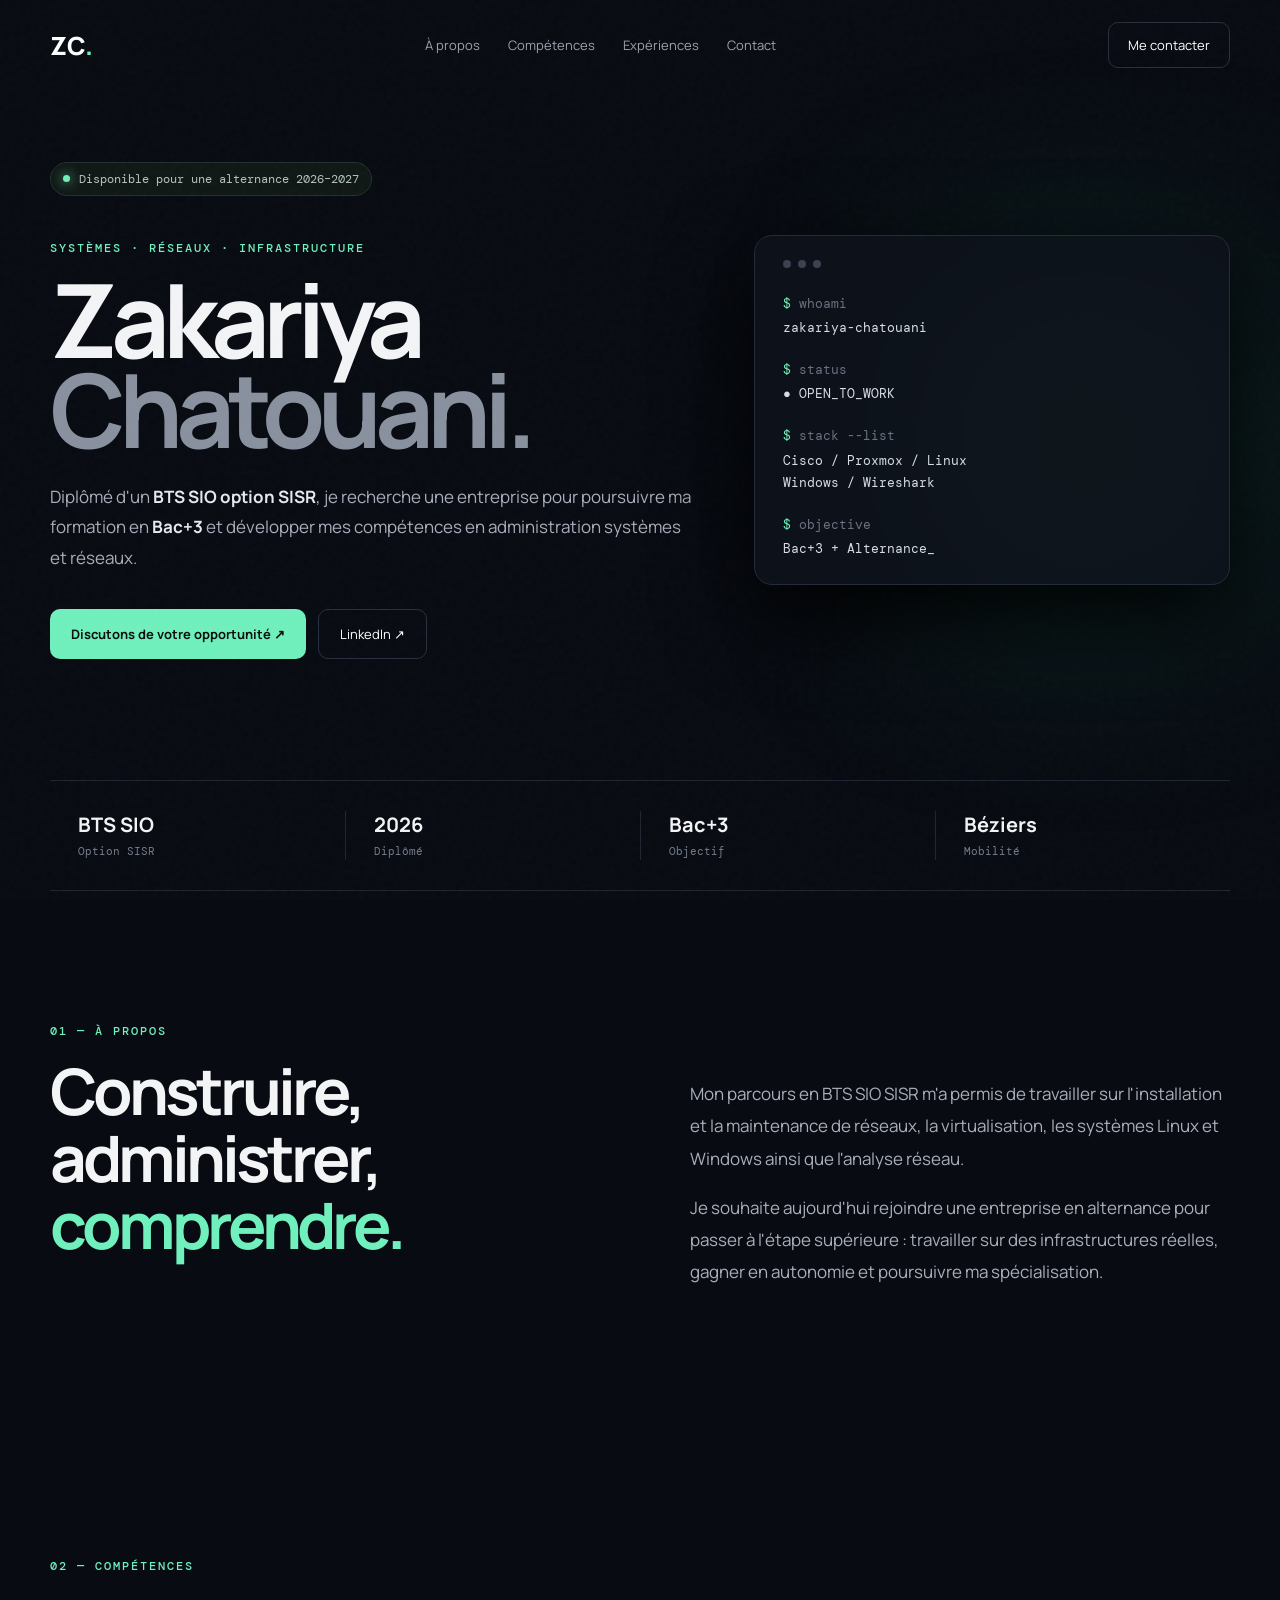
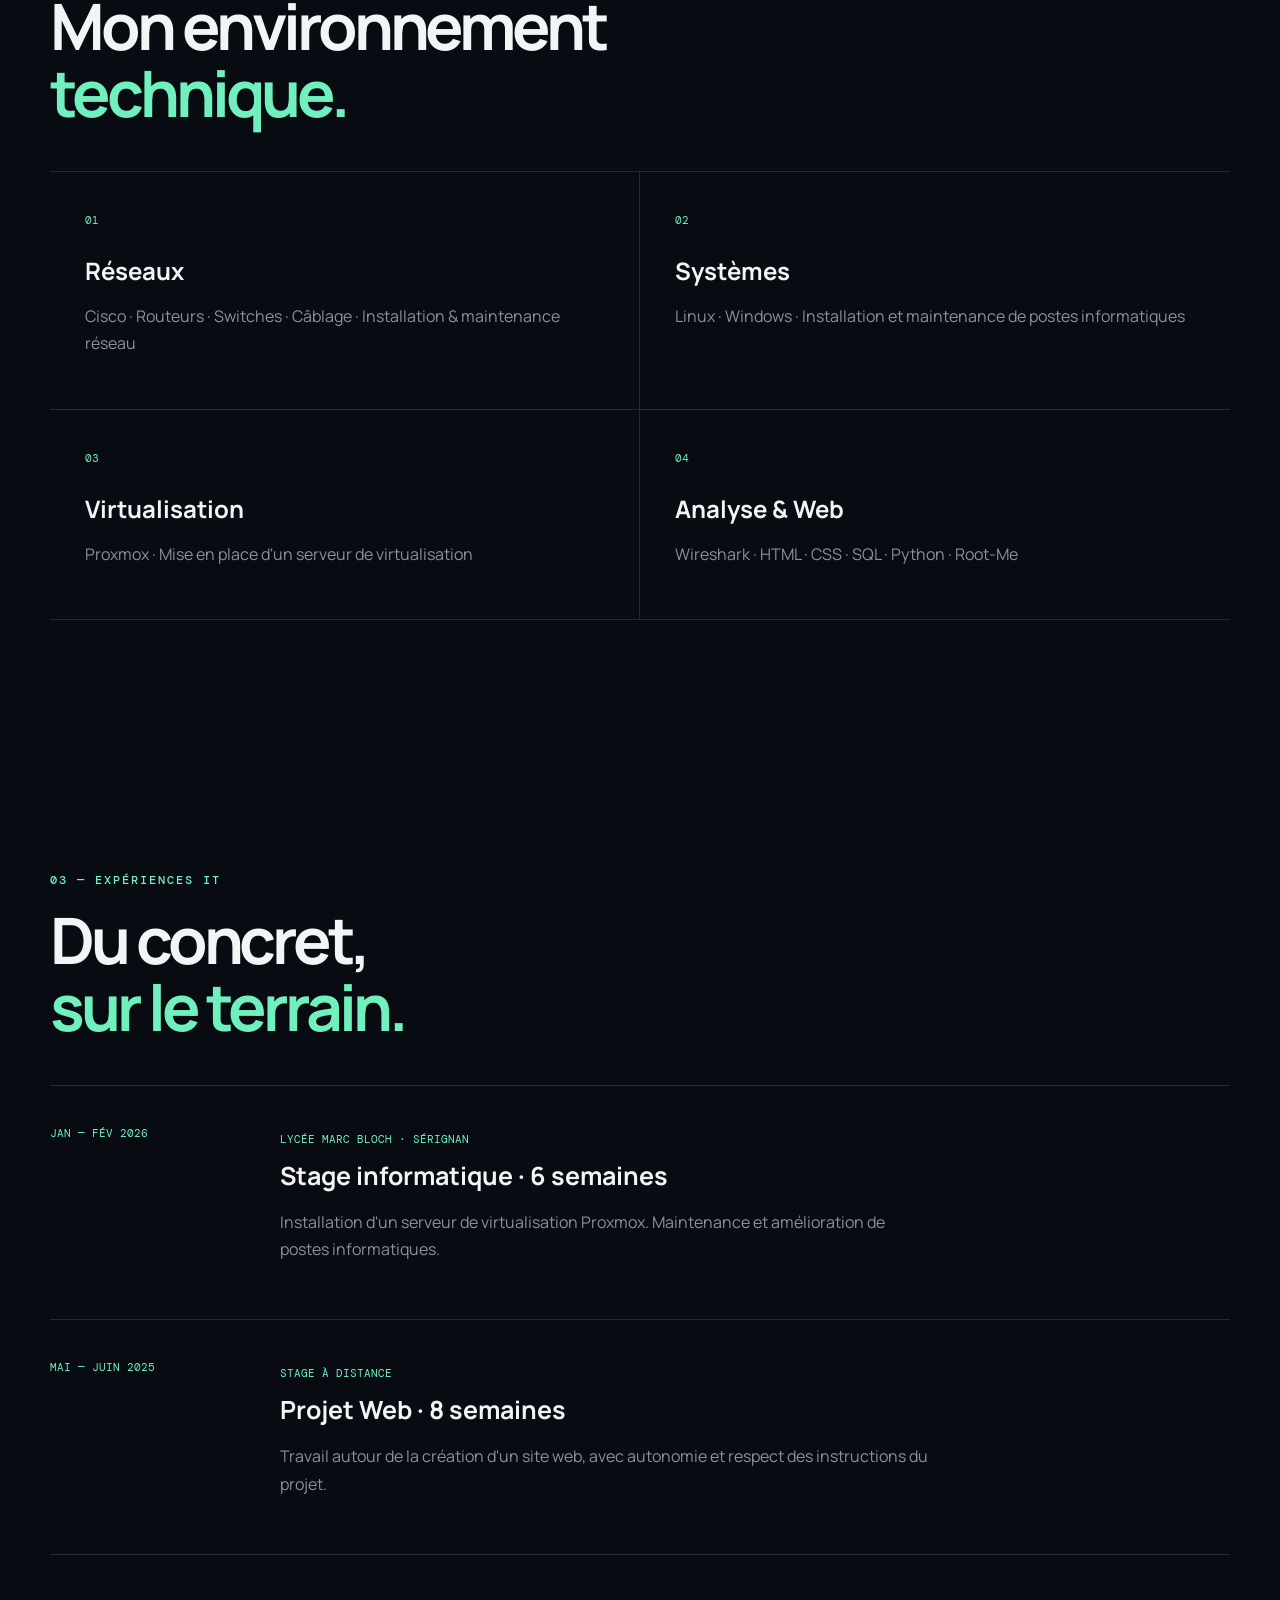
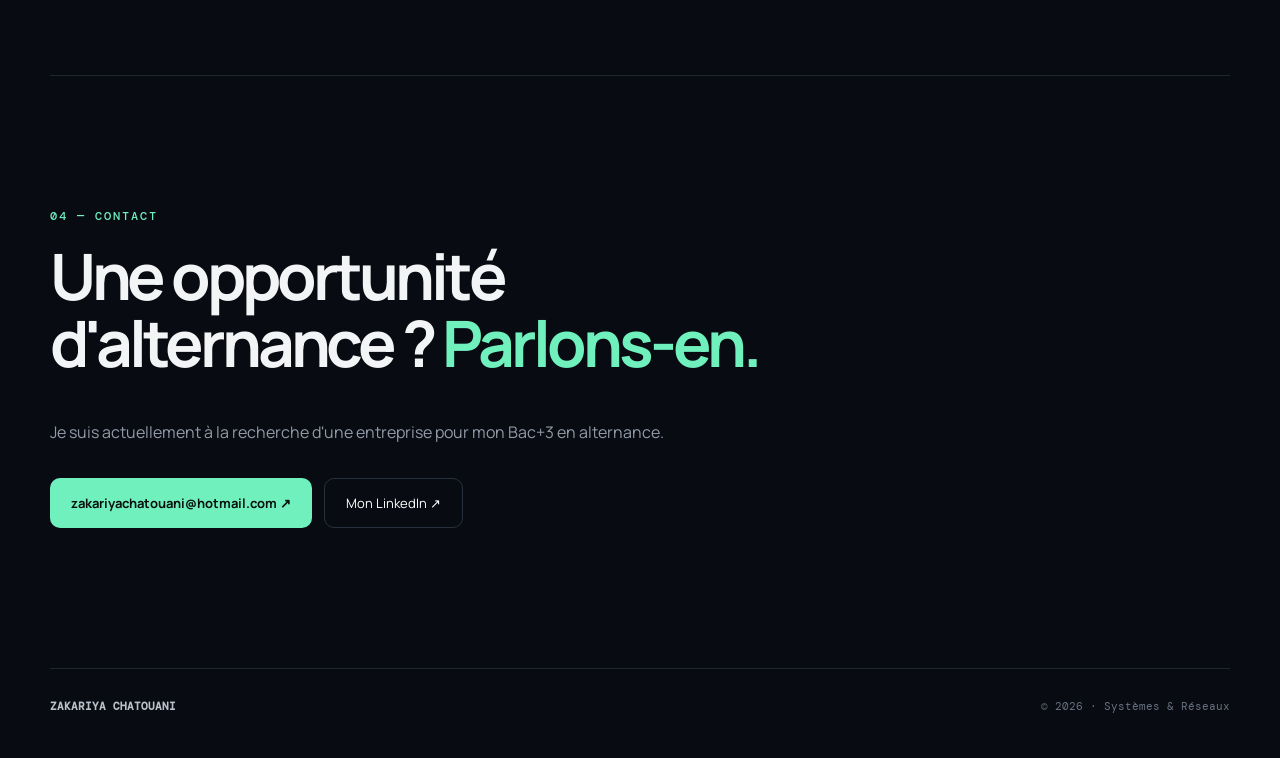
==== index.html @ 014a5632 "Add files via upload" ====
<!doctype html>
<html lang="fr">
<head>
  <meta charset="utf-8">
  <meta name="viewport" content="width=device-width,initial-scale=1">
  <title>Zakariya Chatouani | Alternance Informatique – Systèmes & Réseaux</title>
  <meta name="description" content="Zakariya Chatouani, diplômé d'un BTS SIO SISR, recherche une alternance en informatique en Bac+3, orientée systèmes, réseaux et infrastructure.">
  <meta name="robots" content="index,follow">
  <meta name="author" content="Zakariya Chatouani">
  <meta property="og:title" content="Zakariya Chatouani | Recherche d'alternance informatique">
  <meta property="og:description" content="Diplômé BTS SIO SISR — systèmes, réseaux, Proxmox, Cisco, Linux, Windows et Wireshark.">
  <meta property="og:type" content="website">
  <meta name="theme-color" content="#080b12">
  <script type="application/ld+json">
  {
    "@context":"https://schema.org",
    "@type":"Person",
    "name":"Zakariya Chatouani",
    "url":"https://VOTRE-DOMAINE.fr/",
    "sameAs":["https://www.linkedin.com/in/zakariya-chatouani-8b5805296/"],
    "jobTitle":"Étudiant en informatique – Systèmes et Réseaux",
    "knowsAbout":["Administration systèmes","Réseaux informatiques","Cisco","Proxmox","Linux","Windows","Wireshark"]
  }
  </script>
  <link rel="stylesheet" href="style.css">
</head>
<body>
<div class="noise"></div>
<header class="nav wrap">
  <a class="brand" href="#top">ZC<span>.</span></a>
  <nav>
    <a href="#about">À propos</a><a href="#skills">Compétences</a>
    <a href="#experience">Expériences</a><a href="#contact">Contact</a>
  </nav>
  <a class="nav-cta" href="#contact">Me contacter</a>
</header>

<main id="top">
<section class="hero wrap">
  <div class="hero-copy">
    <div class="available"><i></i> Disponible pour une alternance 2026–2027</div>
    <p class="eyebrow">SYSTÈMES · RÉSEAUX · INFRASTRUCTURE</p>
    <h1>Zakariya<br><span>Chatouani.</span></h1>
    <p class="lead">Diplômé d'un <b>BTS SIO option SISR</b>, je recherche une entreprise pour poursuivre ma formation en <b>Bac+3</b> et développer mes compétences en administration systèmes et réseaux.</p>
    <div class="actions">
      <a class="primary" href="mailto:zakariyachatouani@hotmail.com">Discutons de votre opportunité <span>↗</span></a>
      <a class="secondary" target="_blank" rel="noopener" href="https://www.linkedin.com/in/zakariya-chatouani-8b5805296/">LinkedIn ↗</a>
    </div>
  </div>
  <div class="hero-card">
    <div class="terminal">
      <div class="dots"><b></b><b></b><b></b></div>
      <p><span>$</span> whoami</p><strong>zakariya-chatouani</strong>
      <p><span>$</span> status</p><strong class="green">● OPEN_TO_WORK</strong>
      <p><span>$</span> stack --list</p><strong>Cisco / Proxmox / Linux<br>Windows / Wireshark</strong>
      <p><span>$</span> objective</p><strong>Bac+3 + Alternance_</strong>
    </div>
    <div class="orb"></div>
  </div>
</section>

<section class="stats wrap">
 <div><strong>BTS SIO</strong><span>Option SISR</span></div>
 <div><strong>2026</strong><span>Diplômé</span></div>
 <div><strong>Bac+3</strong><span>Objectif</span></div>
 <div><strong>Béziers</strong><span>Mobilité</span></div>
</section>

<section id="about" class="section wrap split">
 <div><p class="eyebrow">01 — À PROPOS</p><h2>Construire, administrer,<br><em>comprendre.</em></h2></div>
 <div class="about-text">
  <p>Mon parcours en BTS SIO SISR m'a permis de travailler sur l'installation et la maintenance de réseaux, la virtualisation, les systèmes Linux et Windows ainsi que l'analyse réseau.</p>
  <p>Je souhaite aujourd'hui rejoindre une entreprise en alternance pour passer à l'étape supérieure : travailler sur des infrastructures réelles, gagner en autonomie et poursuivre ma spécialisation.</p>
 </div>
</section>

<section id="skills" class="section wrap">
 <p class="eyebrow">02 — COMPÉTENCES</p><h2>Mon environnement<br><em>technique.</em></h2>
 <div class="skillgrid">
  <article><span>01</span><h3>Réseaux</h3><p>Cisco · Routeurs · Switches · Câblage · Installation & maintenance réseau</p></article>
  <article><span>02</span><h3>Systèmes</h3><p>Linux · Windows · Installation et maintenance de postes informatiques</p></article>
  <article><span>03</span><h3>Virtualisation</h3><p>Proxmox · Mise en place d'un serveur de virtualisation</p></article>
  <article><span>04</span><h3>Analyse & Web</h3><p>Wireshark · HTML · CSS · SQL · Python · Root-Me</p></article>
 </div>
</section>

<section id="experience" class="section wrap">
 <p class="eyebrow">03 — EXPÉRIENCES IT</p><h2>Du concret,<br><em>sur le terrain.</em></h2>
 <div class="timeline">
  <article><div class="date">JAN — FÉV 2026</div><div><small>LYCÉE MARC BLOCH · SÉRIGNAN</small><h3>Stage informatique · 6 semaines</h3><p>Installation d'un serveur de virtualisation Proxmox. Maintenance et amélioration de postes informatiques.</p></div></article>
  <article><div class="date">MAI — JUIN 2025</div><div><small>STAGE À DISTANCE</small><h3>Projet Web · 8 semaines</h3><p>Travail autour de la création d'un site web, avec autonomie et respect des instructions du projet.</p></div></article>
 </div>
</section>

<section id="contact" class="contact wrap">
 <p class="eyebrow">04 — CONTACT</p>
 <h2>Une opportunité<br>d'alternance ? <em>Parlons-en.</em></h2>
 <p>Je suis actuellement à la recherche d'une entreprise pour mon Bac+3 en alternance.</p>
 <div class="actions">
   <a class="primary" href="mailto:zakariyachatouani@hotmail.com">zakariyachatouani@hotmail.com ↗</a>
   <a class="secondary" target="_blank" rel="noopener" href="https://www.linkedin.com/in/zakariya-chatouani-8b5805296/">Mon LinkedIn ↗</a>
 </div>
</section>
</main>
<footer class="wrap"><b>ZAKARIYA CHATOUANI</b><span>© 2026 · Systèmes & Réseaux</span></footer>
<script src="script.js"></script>
</body></html>
---- style.css ----
@import url('https://fonts.googleapis.com/css2?family=DM+Mono:wght@400;500&family=Manrope:wght@400;500;600;700;800&display=swap');
*{box-sizing:border-box}html{scroll-behavior:smooth}body{margin:0;background:#080b12;color:#f3f4f6;font-family:Manrope,Arial,sans-serif}.noise{position:fixed;inset:0;pointer-events:none;opacity:.025;background-image:url("data:image/svg+xml,%3Csvg viewBox='0 0 180 180' xmlns='http://www.w3.org/2000/svg'%3E%3Cfilter id='n'%3E%3CfeTurbulence type='fractalNoise' baseFrequency='.9' numOctaves='4'/%3E%3C/filter%3E%3Crect width='100%25' height='100%25' filter='url(%23n)'/%3E%3C/svg%3E")}.wrap{width:min(1180px,calc(100% - 48px));margin:auto}.nav{height:90px;display:flex;align-items:center;justify-content:space-between}.brand{font-size:25px;font-weight:800;color:#fff;text-decoration:none}.brand span,.green,.eyebrow,em{color:#70f0bd}.nav nav{display:flex;gap:28px}.nav nav a{color:#9ca3af;text-decoration:none;font-size:13px}.nav-cta,.secondary,.primary{border:1px solid #28303d;text-decoration:none;color:white;padding:13px 19px;border-radius:10px;font-size:13px}.hero{min-height:690px;display:grid;grid-template-columns:1.15fr .85fr;align-items:center;gap:60px;padding-bottom:50px}.available{display:inline-flex;gap:9px;align-items:center;border:1px solid #24312e;background:#101815;padding:8px 12px;border-radius:99px;font:12px DM Mono;color:#b7c4c0;margin-bottom:32px}.available i{width:7px;height:7px;background:#70f0bd;border-radius:50%;box-shadow:0 0 12px #70f0bd}.eyebrow{font:500 12px DM Mono;letter-spacing:2px}.hero h1{font-size:clamp(64px,8vw,108px);line-height:.88;letter-spacing:-7px;margin:18px 0 28px}.hero h1 span{color:#89919f}.lead{color:#a8afbb;font-size:17px;line-height:1.8;max-width:690px}.lead b{color:#e7e9ed}.actions{display:flex;gap:12px;margin-top:35px;flex-wrap:wrap}.primary{background:#70f0bd;color:#07100d;border:0;font-weight:700;padding:16px 21px}.secondary{padding:15px 21px}.hero-card{position:relative}.terminal{position:relative;z-index:2;background:rgba(15,19,28,.82);backdrop-filter:blur(15px);border:1px solid #252c38;border-radius:18px;padding:24px 28px;font:13px/1.7 DM Mono;box-shadow:0 30px 90px #000}.terminal p{color:#697281;margin:20px 0 2px}.terminal p span{color:#70f0bd}.terminal strong{font-weight:400;color:#d8dde5}.dots{display:flex;gap:7px;margin-bottom:25px}.dots b{width:8px;height:8px;border-radius:50%;background:#3c4350}.orb{position:absolute;width:330px;height:330px;background:#1b765b;filter:blur(110px);right:-20px;top:40px;opacity:.35}.stats{border-top:1px solid #202631;border-bottom:1px solid #202631;display:grid;grid-template-columns:repeat(4,1fr);padding:30px 0}.stats div{padding-left:28px;border-left:1px solid #202631}.stats div:first-child{border:0}.stats strong{display:block;font-size:20px}.stats span{font:11px DM Mono;color:#747d8b}.section{padding:120px 0}.split{display:grid;grid-template-columns:1fr 1fr;gap:100px}.section h2,.contact h2{font-size:clamp(42px,5vw,70px);letter-spacing:-4px;line-height:1.05;margin:18px 0 45px}.section h2 em,.contact h2 em{font-style:normal}.about-text{padding-top:50px;color:#a8afbb;font-size:17px;line-height:1.9}.skillgrid{display:grid;grid-template-columns:1fr 1fr;border-top:1px solid #242a35}.skillgrid article{padding:35px;border-bottom:1px solid #242a35}.skillgrid article:nth-child(odd){border-right:1px solid #242a35}.skillgrid article span{font:11px DM Mono;color:#70f0bd}.skillgrid h3{font-size:24px;margin:25px 0 8px}.skillgrid p{color:#89919f;line-height:1.7}.timeline{border-top:1px solid #242a35}.timeline article{display:grid;grid-template-columns:230px 1fr;padding:40px 0;border-bottom:1px solid #242a35}.date,small{font:11px DM Mono;color:#70f0bd}.timeline h3{font-size:25px;margin:10px 0}.timeline p{color:#89919f;line-height:1.7;max-width:650px}.contact{padding:120px 0 140px;border-top:1px solid #202631}.contact>p:not(.eyebrow){color:#929aa7}footer{border-top:1px solid #202631;padding:30px 0 45px;display:flex;justify-content:space-between;color:#697281;font:11px DM Mono}footer b{color:#b9c0ca}
@media(max-width:800px){.nav nav{display:none}.hero{grid-template-columns:1fr;min-height:auto;padding:80px 0}.hero h1{letter-spacing:-4px}.hero-card{margin-bottom:50px}.stats{grid-template-columns:1fr 1fr;gap:25px}.split{grid-template-columns:1fr;gap:0}.skillgrid{grid-template-columns:1fr}.skillgrid article:nth-child(odd){border-right:0}.timeline article{grid-template-columns:1fr;gap:15px}.section{padding:85px 0}.wrap{width:min(100% - 30px,1180px)}}
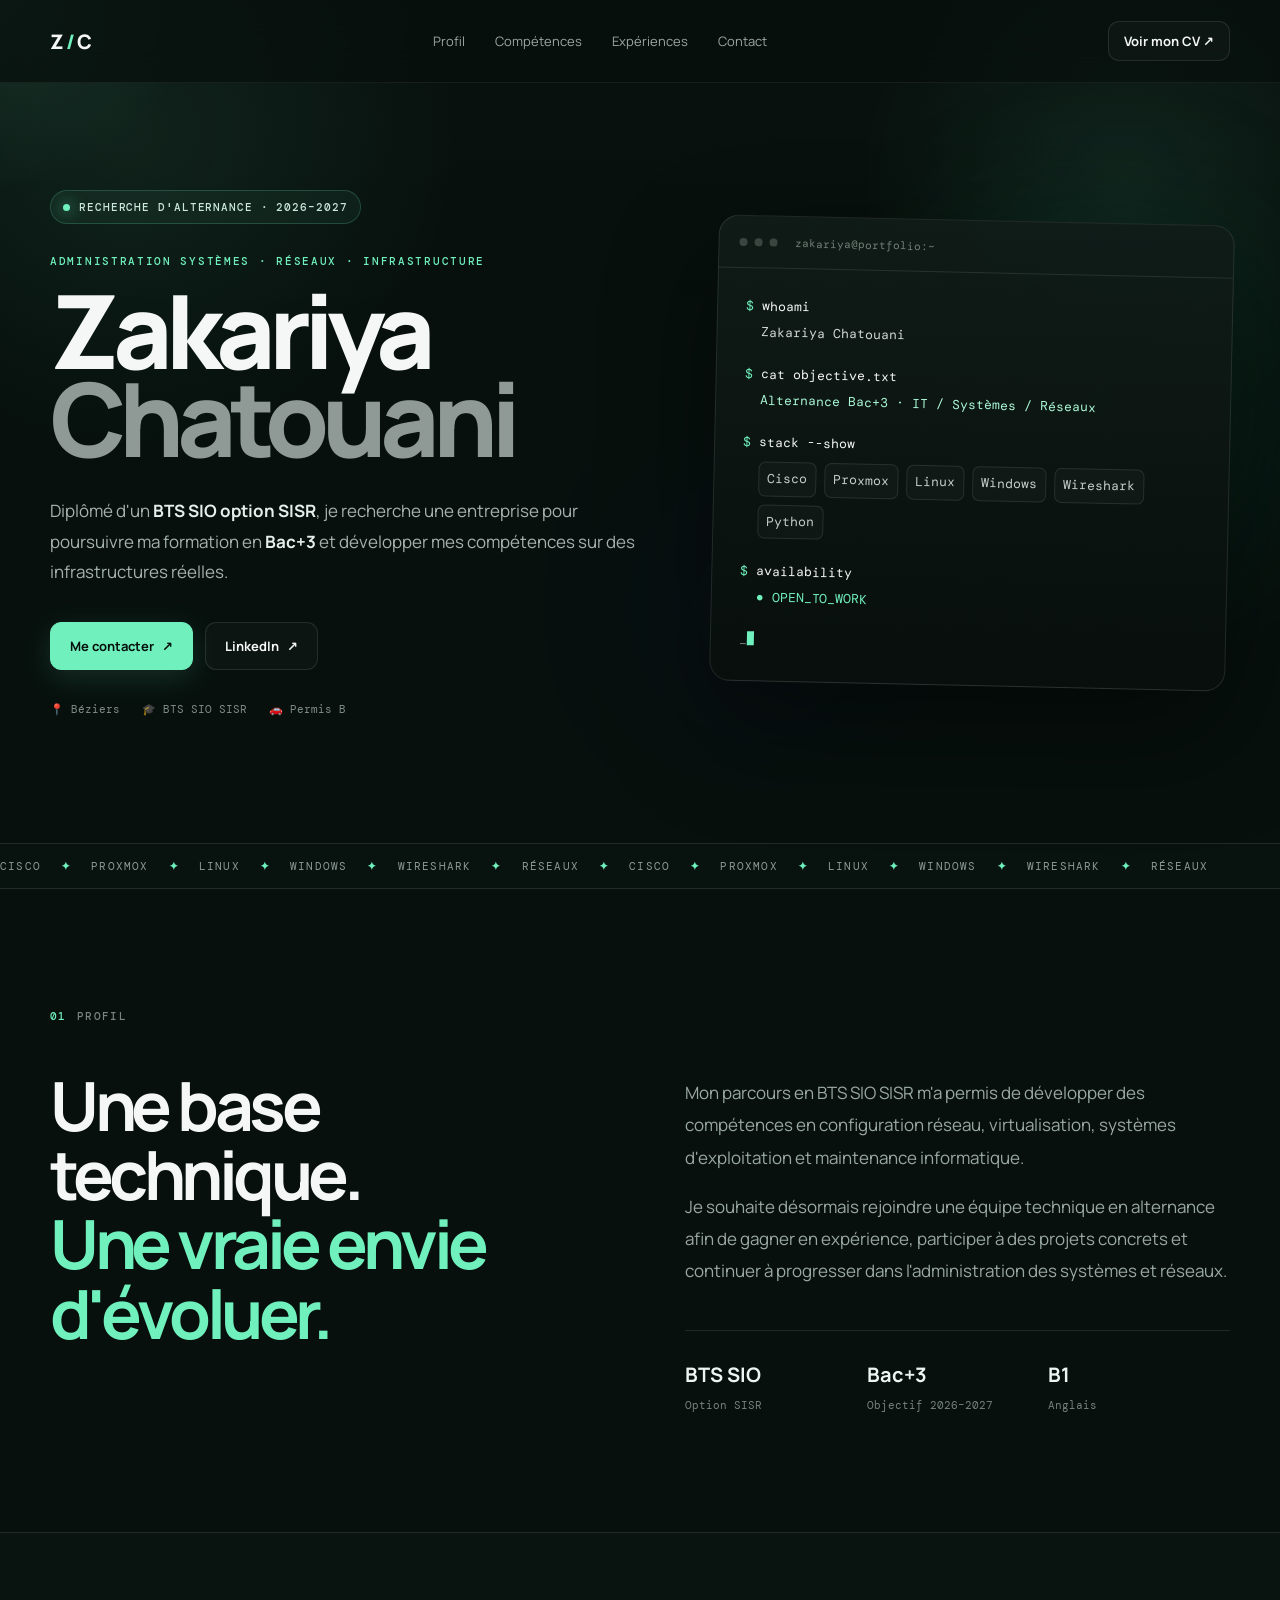
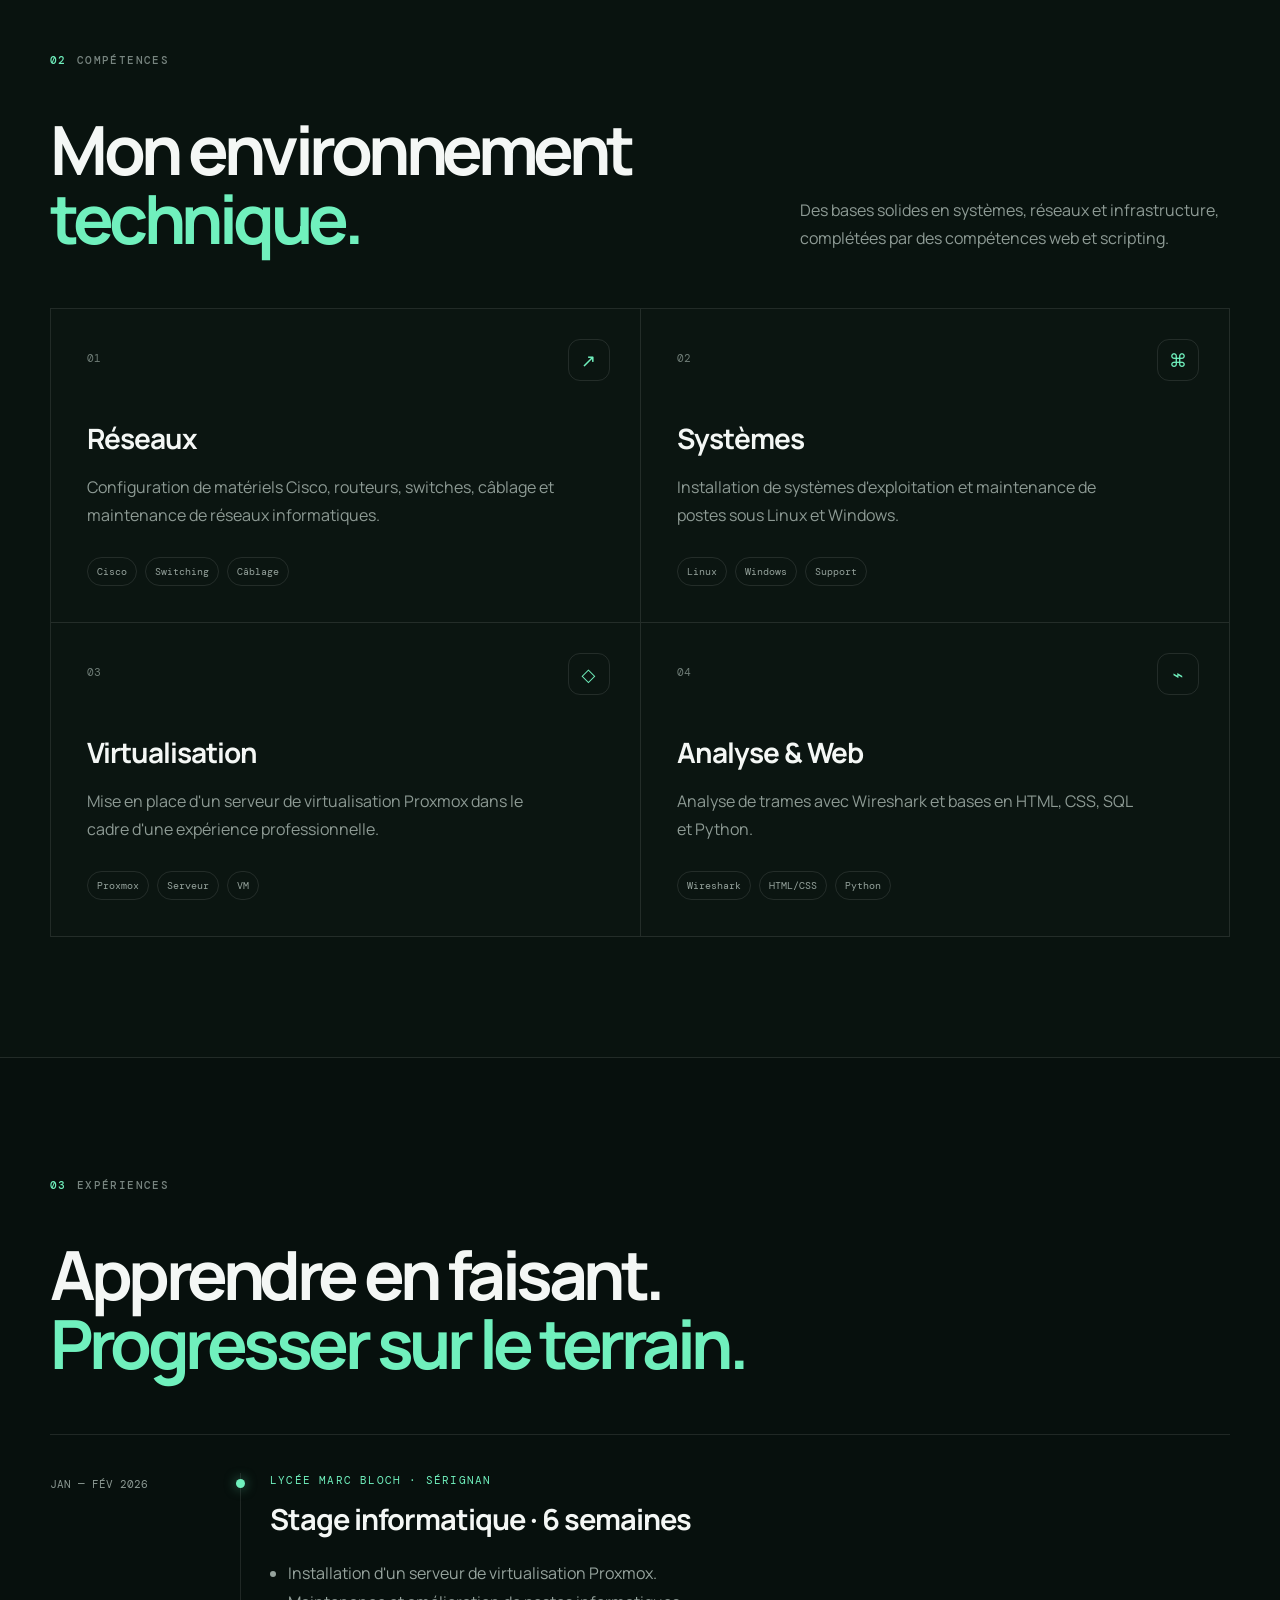
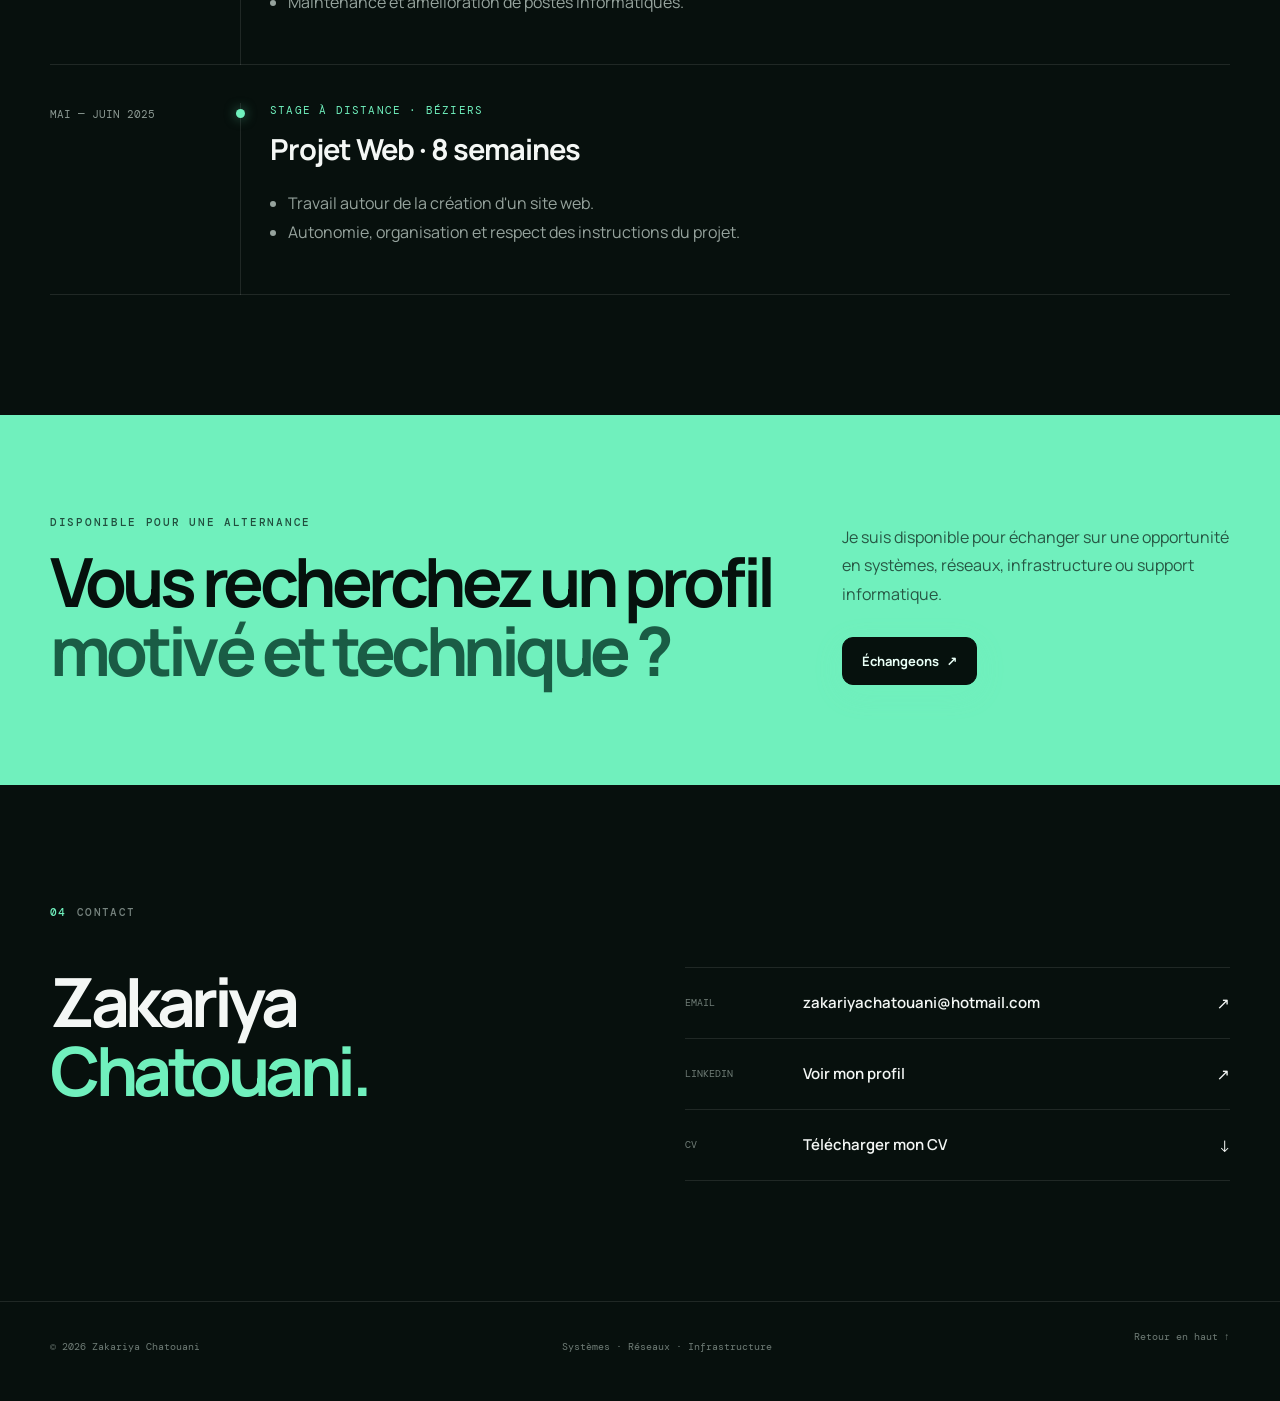
==== commit f185e8d1: "Amelioration du portfolio et SEO" ====
--- a/index.html
+++ b/index.html
@@ -2,106 +2,291 @@
 <html lang="fr">
 <head>
   <meta charset="utf-8">
-  <meta name="viewport" content="width=device-width,initial-scale=1">
-  <title>Zakariya Chatouani | Alternance Informatique – Systèmes & Réseaux</title>
-  <meta name="description" content="Zakariya Chatouani, diplômé d'un BTS SIO SISR, recherche une alternance en informatique en Bac+3, orientée systèmes, réseaux et infrastructure.">
-  <meta name="robots" content="index,follow">
+  <meta name="viewport" content="width=device-width, initial-scale=1">
+  <title>Zakariya Chatouani — Recherche d'alternance Informatique | Systèmes & Réseaux</title>
+  <meta name="description" content="Zakariya Chatouani, diplômé d'un BTS SIO option SISR, recherche une alternance en informatique pour poursuivre en Bac+3. Systèmes, réseaux, Proxmox, Cisco, Linux, Windows et Wireshark.">
   <meta name="author" content="Zakariya Chatouani">
-  <meta property="og:title" content="Zakariya Chatouani | Recherche d'alternance informatique">
-  <meta property="og:description" content="Diplômé BTS SIO SISR — systèmes, réseaux, Proxmox, Cisco, Linux, Windows et Wireshark.">
-  <meta property="og:type" content="website">
-  <meta name="theme-color" content="#080b12">
+  <meta name="robots" content="index,follow,max-image-preview:large,max-snippet:-1,max-video-preview:-1">
+  <meta name="theme-color" content="#07100d">
+  <link rel="canonical" href="https://zakamito.github.io/zakariya-chatouani/">
+  <link rel="alternate" hreflang="fr" href="https://zakamito.github.io/zakariya-chatouani/">
+  <link rel="icon" href="favicon.svg" type="image/svg+xml">
+  <link rel="manifest" href="site.webmanifest">
+
+  <meta property="og:type" content="profile">
+  <meta property="og:locale" content="fr_FR">
+  <meta property="og:site_name" content="Zakariya Chatouani">
+  <meta property="og:title" content="Zakariya Chatouani — Recherche d'alternance Informatique">
+  <meta property="og:description" content="BTS SIO SISR — Systèmes, Réseaux, Proxmox, Cisco, Linux, Windows et Wireshark.">
+  <meta property="og:url" content="https://zakamito.github.io/zakariya-chatouani/">
+  <meta property="og:image" content="https://zakamito.github.io/zakariya-chatouani/og-image.png">
+  <meta name="twitter:card" content="summary_large_image">
+  <meta name="twitter:title" content="Zakariya Chatouani — Alternance Informatique">
+  <meta name="twitter:description" content="Diplômé BTS SIO SISR, à la recherche d'une alternance en systèmes et réseaux.">
+  <meta name="twitter:image" content="https://zakamito.github.io/zakariya-chatouani/og-image.png">
+
   <script type="application/ld+json">
   {
     "@context":"https://schema.org",
     "@type":"Person",
+    "@id":"https://zakamito.github.io/zakariya-chatouani/#zakariya-chatouani",
     "name":"Zakariya Chatouani",
-    "url":"https://VOTRE-DOMAINE.fr/",
+    "url":"https://zakamito.github.io/zakariya-chatouani/",
     "sameAs":["https://www.linkedin.com/in/zakariya-chatouani-8b5805296/"],
-    "jobTitle":"Étudiant en informatique – Systèmes et Réseaux",
-    "knowsAbout":["Administration systèmes","Réseaux informatiques","Cisco","Proxmox","Linux","Windows","Wireshark"]
+    "email":"mailto:zakariyachatouani@hotmail.com",
+    "jobTitle":"Candidat en alternance — Systèmes et Réseaux",
+    "description":"Diplômé d'un BTS SIO option SISR, à la recherche d'une alternance en informatique pour poursuivre en Bac+3.",
+    "knowsAbout":[
+      "Administration systèmes",
+      "Réseaux informatiques",
+      "Cisco",
+      "Proxmox",
+      "Linux",
+      "Windows",
+      "Wireshark",
+      "HTML",
+      "CSS",
+      "SQL",
+      "Python"
+    ]
   }
   </script>
+
+  <link rel="preconnect" href="https://fonts.googleapis.com">
+  <link rel="preconnect" href="https://fonts.gstatic.com" crossorigin>
+  <link href="https://fonts.googleapis.com/css2?family=DM+Mono:wght@400;500&family=Manrope:wght@400;500;600;700;800&display=swap" rel="stylesheet">
   <link rel="stylesheet" href="style.css">
 </head>
 <body>
-<div class="noise"></div>
-<header class="nav wrap">
-  <a class="brand" href="#top">ZC<span>.</span></a>
-  <nav>
-    <a href="#about">À propos</a><a href="#skills">Compétences</a>
-    <a href="#experience">Expériences</a><a href="#contact">Contact</a>
-  </nav>
-  <a class="nav-cta" href="#contact">Me contacter</a>
-</header>
-
-<main id="top">
-<section class="hero wrap">
-  <div class="hero-copy">
-    <div class="available"><i></i> Disponible pour une alternance 2026–2027</div>
-    <p class="eyebrow">SYSTÈMES · RÉSEAUX · INFRASTRUCTURE</p>
-    <h1>Zakariya<br><span>Chatouani.</span></h1>
-    <p class="lead">Diplômé d'un <b>BTS SIO option SISR</b>, je recherche une entreprise pour poursuivre ma formation en <b>Bac+3</b> et développer mes compétences en administration systèmes et réseaux.</p>
-    <div class="actions">
-      <a class="primary" href="mailto:zakariyachatouani@hotmail.com">Discutons de votre opportunité <span>↗</span></a>
-      <a class="secondary" target="_blank" rel="noopener" href="https://www.linkedin.com/in/zakariya-chatouani-8b5805296/">LinkedIn ↗</a>
+  <a class="skip" href="#main">Aller au contenu</a>
+  <div class="bg-grid"></div>
+  <div class="cursor-glow" aria-hidden="true"></div>
+
+  <header class="site-header">
+    <div class="wrap nav">
+      <a class="logo" href="#top" aria-label="Accueil Zakariya Chatouani">
+        <span>Z</span><span class="slash">/</span><span>C</span>
+      </a>
+      <nav aria-label="Navigation principale">
+        <a href="#profil">Profil</a>
+        <a href="#competences">Compétences</a>
+        <a href="#experience">Expériences</a>
+        <a href="#contact">Contact</a>
+      </nav>
+      <a class="btn btn-small btn-ghost" href="CV-Zakariya-Chatouani.pdf" target="_blank" rel="noopener">Voir mon CV ↗</a>
     </div>
-  </div>
-  <div class="hero-card">
-    <div class="terminal">
-      <div class="dots"><b></b><b></b><b></b></div>
-      <p><span>$</span> whoami</p><strong>zakariya-chatouani</strong>
-      <p><span>$</span> status</p><strong class="green">● OPEN_TO_WORK</strong>
-      <p><span>$</span> stack --list</p><strong>Cisco / Proxmox / Linux<br>Windows / Wireshark</strong>
-      <p><span>$</span> objective</p><strong>Bac+3 + Alternance_</strong>
+  </header>
+
+  <main id="main">
+    <section id="top" class="hero wrap">
+      <div class="hero-copy reveal">
+        <div class="status"><span></span> RECHERCHE D'ALTERNANCE · 2026–2027</div>
+        <p class="kicker">ADMINISTRATION SYSTÈMES · RÉSEAUX · INFRASTRUCTURE</p>
+        <h1>
+          Zakariya
+          <span>Chatouani</span>
+        </h1>
+        <p class="intro">
+          Diplômé d'un <strong>BTS SIO option SISR</strong>, je recherche une entreprise pour poursuivre ma formation en <strong>Bac+3</strong> et développer mes compétences sur des infrastructures réelles.
+        </p>
+        <div class="hero-actions">
+          <a class="btn btn-primary" href="mailto:zakariyachatouani@hotmail.com?subject=Opportunité%20d'alternance%20pour%20Zakariya%20Chatouani">Me contacter <span>↗</span></a>
+          <a class="btn btn-ghost" href="https://www.linkedin.com/in/zakariya-chatouani-8b5805296/" target="_blank" rel="noopener">LinkedIn <span>↗</span></a>
+        </div>
+        <div class="mini-meta">
+          <span>📍 Béziers</span>
+          <span>🎓 BTS SIO SISR</span>
+          <span>🚗 Permis B</span>
+        </div>
+      </div>
+
+      <div class="hero-visual reveal">
+        <div class="terminal-card">
+          <div class="terminal-top">
+            <div class="lights"><i></i><i></i><i></i></div>
+            <span>zakariya@portfolio:~</span>
+          </div>
+          <div class="terminal-body">
+            <p><span class="prompt">$</span> whoami</p>
+            <p class="value">Zakariya Chatouani</p>
+
+            <p><span class="prompt">$</span> cat objective.txt</p>
+            <p class="value accent">Alternance Bac+3 · IT / Systèmes / Réseaux</p>
+
+            <p><span class="prompt">$</span> stack --show</p>
+            <div class="chips">
+              <span>Cisco</span><span>Proxmox</span><span>Linux</span>
+              <span>Windows</span><span>Wireshark</span><span>Python</span>
+            </div>
+
+            <p><span class="prompt">$</span> availability</p>
+            <p class="value ok">● OPEN_TO_WORK</p>
+            <p class="caret-line">_<span class="caret"></span></p>
+          </div>
+        </div>
+        <div class="halo halo-one"></div>
+        <div class="halo halo-two"></div>
+      </div>
+    </section>
+
+    <section class="marquee" aria-label="Domaines de compétences">
+      <div>
+        <span>CISCO</span><b>✦</b><span>PROXMOX</span><b>✦</b><span>LINUX</span><b>✦</b>
+        <span>WINDOWS</span><b>✦</b><span>WIRESHARK</span><b>✦</b><span>RÉSEAUX</span><b>✦</b>
+        <span>CISCO</span><b>✦</b><span>PROXMOX</span><b>✦</b><span>LINUX</span><b>✦</b>
+        <span>WINDOWS</span><b>✦</b><span>WIRESHARK</span><b>✦</b><span>RÉSEAUX</span>
+      </div>
+    </section>
+
+    <section id="profil" class="section wrap">
+      <div class="section-label reveal"><span>01</span> PROFIL</div>
+      <div class="two-cols">
+        <div class="reveal">
+          <h2>Une base technique.<br><em>Une vraie envie d'évoluer.</em></h2>
+        </div>
+        <div class="body-copy reveal">
+          <p>
+            Mon parcours en BTS SIO SISR m'a permis de développer des compétences en configuration réseau, virtualisation, systèmes d'exploitation et maintenance informatique.
+          </p>
+          <p>
+            Je souhaite désormais rejoindre une équipe technique en alternance afin de gagner en expérience, participer à des projets concrets et continuer à progresser dans l'administration des systèmes et réseaux.
+          </p>
+          <div class="facts">
+            <div><strong>BTS SIO</strong><span>Option SISR</span></div>
+            <div><strong>Bac+3</strong><span>Objectif 2026–2027</span></div>
+            <div><strong>B1</strong><span>Anglais</span></div>
+          </div>
+        </div>
+      </div>
+    </section>
+
+    <section id="competences" class="section section-dark">
+      <div class="wrap">
+        <div class="section-label reveal"><span>02</span> COMPÉTENCES</div>
+        <div class="section-head reveal">
+          <h2>Mon environnement<br><em>technique.</em></h2>
+          <p>Des bases solides en systèmes, réseaux et infrastructure, complétées par des compétences web et scripting.</p>
+        </div>
+
+        <div class="skills-grid">
+          <article class="skill-card reveal">
+            <div class="skill-icon">↗</div>
+            <span class="index">01</span>
+            <h3>Réseaux</h3>
+            <p>Configuration de matériels Cisco, routeurs, switches, câblage et maintenance de réseaux informatiques.</p>
+            <div class="tags"><span>Cisco</span><span>Switching</span><span>Câblage</span></div>
+          </article>
+
+          <article class="skill-card reveal">
+            <div class="skill-icon">⌘</div>
+            <span class="index">02</span>
+            <h3>Systèmes</h3>
+            <p>Installation de systèmes d'exploitation et maintenance de postes sous Linux et Windows.</p>
+            <div class="tags"><span>Linux</span><span>Windows</span><span>Support</span></div>
+          </article>
+
+          <article class="skill-card reveal">
+            <div class="skill-icon">◇</div>
+            <span class="index">03</span>
+            <h3>Virtualisation</h3>
+            <p>Mise en place d'un serveur de virtualisation Proxmox dans le cadre d'une expérience professionnelle.</p>
+            <div class="tags"><span>Proxmox</span><span>Serveur</span><span>VM</span></div>
+          </article>
+
+          <article class="skill-card reveal">
+            <div class="skill-icon">⌁</div>
+            <span class="index">04</span>
+            <h3>Analyse & Web</h3>
+            <p>Analyse de trames avec Wireshark et bases en HTML, CSS, SQL et Python.</p>
+            <div class="tags"><span>Wireshark</span><span>HTML/CSS</span><span>Python</span></div>
+          </article>
+        </div>
+      </div>
+    </section>
+
+    <section id="experience" class="section wrap">
+      <div class="section-label reveal"><span>03</span> EXPÉRIENCES</div>
+      <div class="section-head reveal">
+        <h2>Apprendre en faisant.<br><em>Progresser sur le terrain.</em></h2>
+      </div>
+
+      <div class="timeline">
+        <article class="xp reveal">
+          <div class="xp-date">JAN — FÉV 2026</div>
+          <div class="xp-line"><span></span></div>
+          <div class="xp-content">
+            <p class="xp-company">LYCÉE MARC BLOCH · SÉRIGNAN</p>
+            <h3>Stage informatique · 6 semaines</h3>
+            <ul>
+              <li>Installation d'un serveur de virtualisation Proxmox.</li>
+              <li>Maintenance et amélioration de postes informatiques.</li>
+            </ul>
+          </div>
+        </article>
+
+        <article class="xp reveal">
+          <div class="xp-date">MAI — JUIN 2025</div>
+          <div class="xp-line"><span></span></div>
+          <div class="xp-content">
+            <p class="xp-company">STAGE À DISTANCE · BÉZIERS</p>
+            <h3>Projet Web · 8 semaines</h3>
+            <ul>
+              <li>Travail autour de la création d'un site web.</li>
+              <li>Autonomie, organisation et respect des instructions du projet.</li>
+            </ul>
+          </div>
+        </article>
+      </div>
+    </section>
+
+    <section class="cta-section">
+      <div class="wrap cta reveal">
+        <div>
+          <p class="kicker">DISPONIBLE POUR UNE ALTERNANCE</p>
+          <h2>Vous recherchez un profil<br><em>motivé et technique ?</em></h2>
+        </div>
+        <div class="cta-right">
+          <p>Je suis disponible pour échanger sur une opportunité en systèmes, réseaux, infrastructure ou support informatique.</p>
+          <a class="btn btn-primary" href="mailto:zakariyachatouani@hotmail.com?subject=Opportunité%20d'alternance%20pour%20Zakariya%20Chatouani">Échangeons <span>↗</span></a>
+        </div>
+      </div>
+    </section>
+
+    <section id="contact" class="contact wrap">
+      <div class="section-label reveal"><span>04</span> CONTACT</div>
+      <div class="contact-grid">
+        <div class="reveal">
+          <h2>Zakariya<br><em>Chatouani.</em></h2>
+        </div>
+        <div class="contact-links reveal">
+          <a href="mailto:zakariyachatouani@hotmail.com">
+            <span>Email</span>
+            <strong>zakariyachatouani@hotmail.com</strong>
+            <b>↗</b>
+          </a>
+          <a href="https://www.linkedin.com/in/zakariya-chatouani-8b5805296/" target="_blank" rel="noopener">
+            <span>LinkedIn</span>
+            <strong>Voir mon profil</strong>
+            <b>↗</b>
+          </a>
+          <a href="CV-Zakariya-Chatouani.pdf" target="_blank" rel="noopener">
+            <span>CV</span>
+            <strong>Télécharger mon CV</strong>
+            <b>↓</b>
+          </a>
+        </div>
+      </div>
+    </section>
+  </main>
+
+  <footer>
+    <div class="wrap footer-inner">
+      <p>© 2026 Zakariya Chatouani</p>
+      <p>Systèmes · Réseaux · Infrastructure</p>
+      <a href="#top">Retour en haut ↑</a>
     </div>
-    <div class="orb"></div>
-  </div>
-</section>
-
-<section class="stats wrap">
- <div><strong>BTS SIO</strong><span>Option SISR</span></div>
- <div><strong>2026</strong><span>Diplômé</span></div>
- <div><strong>Bac+3</strong><span>Objectif</span></div>
- <div><strong>Béziers</strong><span>Mobilité</span></div>
-</section>
-
-<section id="about" class="section wrap split">
- <div><p class="eyebrow">01 — À PROPOS</p><h2>Construire, administrer,<br><em>comprendre.</em></h2></div>
- <div class="about-text">
-  <p>Mon parcours en BTS SIO SISR m'a permis de travailler sur l'installation et la maintenance de réseaux, la virtualisation, les systèmes Linux et Windows ainsi que l'analyse réseau.</p>
-  <p>Je souhaite aujourd'hui rejoindre une entreprise en alternance pour passer à l'étape supérieure : travailler sur des infrastructures réelles, gagner en autonomie et poursuivre ma spécialisation.</p>
- </div>
-</section>
-
-<section id="skills" class="section wrap">
- <p class="eyebrow">02 — COMPÉTENCES</p><h2>Mon environnement<br><em>technique.</em></h2>
- <div class="skillgrid">
-  <article><span>01</span><h3>Réseaux</h3><p>Cisco · Routeurs · Switches · Câblage · Installation & maintenance réseau</p></article>
-  <article><span>02</span><h3>Systèmes</h3><p>Linux · Windows · Installation et maintenance de postes informatiques</p></article>
-  <article><span>03</span><h3>Virtualisation</h3><p>Proxmox · Mise en place d'un serveur de virtualisation</p></article>
-  <article><span>04</span><h3>Analyse & Web</h3><p>Wireshark · HTML · CSS · SQL · Python · Root-Me</p></article>
- </div>
-</section>
-
-<section id="experience" class="section wrap">
- <p class="eyebrow">03 — EXPÉRIENCES IT</p><h2>Du concret,<br><em>sur le terrain.</em></h2>
- <div class="timeline">
-  <article><div class="date">JAN — FÉV 2026</div><div><small>LYCÉE MARC BLOCH · SÉRIGNAN</small><h3>Stage informatique · 6 semaines</h3><p>Installation d'un serveur de virtualisation Proxmox. Maintenance et amélioration de postes informatiques.</p></div></article>
-  <article><div class="date">MAI — JUIN 2025</div><div><small>STAGE À DISTANCE</small><h3>Projet Web · 8 semaines</h3><p>Travail autour de la création d'un site web, avec autonomie et respect des instructions du projet.</p></div></article>
- </div>
-</section>
-
-<section id="contact" class="contact wrap">
- <p class="eyebrow">04 — CONTACT</p>
- <h2>Une opportunité<br>d'alternance ? <em>Parlons-en.</em></h2>
- <p>Je suis actuellement à la recherche d'une entreprise pour mon Bac+3 en alternance.</p>
- <div class="actions">
-   <a class="primary" href="mailto:zakariyachatouani@hotmail.com">zakariyachatouani@hotmail.com ↗</a>
-   <a class="secondary" target="_blank" rel="noopener" href="https://www.linkedin.com/in/zakariya-chatouani-8b5805296/">Mon LinkedIn ↗</a>
- </div>
-</section>
-</main>
-<footer class="wrap"><b>ZAKARIYA CHATOUANI</b><span>© 2026 · Systèmes & Réseaux</span></footer>
-<script src="script.js"></script>
-</body></html>+  </footer>
+
+  <script src="script.js"></script>
+</body>
+</html>
--- a/style.css
+++ b/style.css
@@ -1,3 +1,230 @@
-@import url('https://fonts.googleapis.com/css2?family=DM+Mono:wght@400;500&family=Manrope:wght@400;500;600;700;800&display=swap');
-*{box-sizing:border-box}html{scroll-behavior:smooth}body{margin:0;background:#080b12;color:#f3f4f6;font-family:Manrope,Arial,sans-serif}.noise{position:fixed;inset:0;pointer-events:none;opacity:.025;background-image:url("data:image/svg+xml,%3Csvg viewBox='0 0 180 180' xmlns='http://www.w3.org/2000/svg'%3E%3Cfilter id='n'%3E%3CfeTurbulence type='fractalNoise' baseFrequency='.9' numOctaves='4'/%3E%3C/filter%3E%3Crect width='100%25' height='100%25' filter='url(%23n)'/%3E%3C/svg%3E")}.wrap{width:min(1180px,calc(100% - 48px));margin:auto}.nav{height:90px;display:flex;align-items:center;justify-content:space-between}.brand{font-size:25px;font-weight:800;color:#fff;text-decoration:none}.brand span,.green,.eyebrow,em{color:#70f0bd}.nav nav{display:flex;gap:28px}.nav nav a{color:#9ca3af;text-decoration:none;font-size:13px}.nav-cta,.secondary,.primary{border:1px solid #28303d;text-decoration:none;color:white;padding:13px 19px;border-radius:10px;font-size:13px}.hero{min-height:690px;display:grid;grid-template-columns:1.15fr .85fr;align-items:center;gap:60px;padding-bottom:50px}.available{display:inline-flex;gap:9px;align-items:center;border:1px solid #24312e;background:#101815;padding:8px 12px;border-radius:99px;font:12px DM Mono;color:#b7c4c0;margin-bottom:32px}.available i{width:7px;height:7px;background:#70f0bd;border-radius:50%;box-shadow:0 0 12px #70f0bd}.eyebrow{font:500 12px DM Mono;letter-spacing:2px}.hero h1{font-size:clamp(64px,8vw,108px);line-height:.88;letter-spacing:-7px;margin:18px 0 28px}.hero h1 span{color:#89919f}.lead{color:#a8afbb;font-size:17px;line-height:1.8;max-width:690px}.lead b{color:#e7e9ed}.actions{display:flex;gap:12px;margin-top:35px;flex-wrap:wrap}.primary{background:#70f0bd;color:#07100d;border:0;font-weight:700;padding:16px 21px}.secondary{padding:15px 21px}.hero-card{position:relative}.terminal{position:relative;z-index:2;background:rgba(15,19,28,.82);backdrop-filter:blur(15px);border:1px solid #252c38;border-radius:18px;padding:24px 28px;font:13px/1.7 DM Mono;box-shadow:0 30px 90px #000}.terminal p{color:#697281;margin:20px 0 2px}.terminal p span{color:#70f0bd}.terminal strong{font-weight:400;color:#d8dde5}.dots{display:flex;gap:7px;margin-bottom:25px}.dots b{width:8px;height:8px;border-radius:50%;background:#3c4350}.orb{position:absolute;width:330px;height:330px;background:#1b765b;filter:blur(110px);right:-20px;top:40px;opacity:.35}.stats{border-top:1px solid #202631;border-bottom:1px solid #202631;display:grid;grid-template-columns:repeat(4,1fr);padding:30px 0}.stats div{padding-left:28px;border-left:1px solid #202631}.stats div:first-child{border:0}.stats strong{display:block;font-size:20px}.stats span{font:11px DM Mono;color:#747d8b}.section{padding:120px 0}.split{display:grid;grid-template-columns:1fr 1fr;gap:100px}.section h2,.contact h2{font-size:clamp(42px,5vw,70px);letter-spacing:-4px;line-height:1.05;margin:18px 0 45px}.section h2 em,.contact h2 em{font-style:normal}.about-text{padding-top:50px;color:#a8afbb;font-size:17px;line-height:1.9}.skillgrid{display:grid;grid-template-columns:1fr 1fr;border-top:1px solid #242a35}.skillgrid article{padding:35px;border-bottom:1px solid #242a35}.skillgrid article:nth-child(odd){border-right:1px solid #242a35}.skillgrid article span{font:11px DM Mono;color:#70f0bd}.skillgrid h3{font-size:24px;margin:25px 0 8px}.skillgrid p{color:#89919f;line-height:1.7}.timeline{border-top:1px solid #242a35}.timeline article{display:grid;grid-template-columns:230px 1fr;padding:40px 0;border-bottom:1px solid #242a35}.date,small{font:11px DM Mono;color:#70f0bd}.timeline h3{font-size:25px;margin:10px 0}.timeline p{color:#89919f;line-height:1.7;max-width:650px}.contact{padding:120px 0 140px;border-top:1px solid #202631}.contact>p:not(.eyebrow){color:#929aa7}footer{border-top:1px solid #202631;padding:30px 0 45px;display:flex;justify-content:space-between;color:#697281;font:11px DM Mono}footer b{color:#b9c0ca}
-@media(max-width:800px){.nav nav{display:none}.hero{grid-template-columns:1fr;min-height:auto;padding:80px 0}.hero h1{letter-spacing:-4px}.hero-card{margin-bottom:50px}.stats{grid-template-columns:1fr 1fr;gap:25px}.split{grid-template-columns:1fr;gap:0}.skillgrid{grid-template-columns:1fr}.skillgrid article:nth-child(odd){border-right:0}.timeline article{grid-template-columns:1fr;gap:15px}.section{padding:85px 0}.wrap{width:min(100% - 30px,1180px)}}+
+:root{
+  --bg:#07100d;
+  --bg2:#0b1512;
+  --panel:#0f1d18;
+  --panel2:#101a17;
+  --text:#f4f7f5;
+  --muted:#9aa8a2;
+  --line:rgba(255,255,255,.10);
+  --accent:#70f0bd;
+  --accent2:#b7ffd9;
+  --mono:"DM Mono",monospace;
+  --sans:"Manrope",system-ui,sans-serif;
+}
+*{box-sizing:border-box}
+html{scroll-behavior:smooth}
+body{
+  margin:0;
+  color:var(--text);
+  background:var(--bg);
+  font-family:var(--sans);
+  overflow-x:hidden;
+}
+body::before{
+  content:"";
+  position:fixed; inset:0;
+  pointer-events:none;
+  background:
+    radial-gradient(circle at 10% 15%, rgba(112,240,189,.08), transparent 24%),
+    radial-gradient(circle at 88% 20%, rgba(112,240,189,.08), transparent 20%),
+    linear-gradient(180deg, rgba(255,255,255,.01), transparent 40%);
+  z-index:-3;
+}
+.bg-grid{
+  position:fixed; inset:0;
+  z-index:-2; pointer-events:none; opacity:.22;
+  background-image:
+    linear-gradient(rgba(255,255,255,.035) 1px, transparent 1px),
+    linear-gradient(90deg, rgba(255,255,255,.035) 1px, transparent 1px);
+  background-size:54px 54px;
+  mask-image:linear-gradient(to bottom, black, transparent 70%);
+}
+.cursor-glow{
+  position:fixed;width:420px;height:420px;border-radius:50%;
+  pointer-events:none;z-index:-1;
+  background:radial-gradient(circle,rgba(112,240,189,.10),transparent 67%);
+  transform:translate(-50%,-50%);
+}
+::selection{background:var(--accent);color:#06110d}
+a{color:inherit}
+.wrap{width:min(1180px,calc(100% - 48px));margin:auto}
+.skip{position:absolute;left:-9999px}
+.skip:focus{left:20px;top:20px;z-index:999;background:var(--accent);color:#07100d;padding:10px 14px;border-radius:8px}
+.site-header{
+  position:sticky;top:0;z-index:50;
+  background:rgba(7,16,13,.74);
+  backdrop-filter:blur(18px);
+  border-bottom:1px solid rgba(255,255,255,.06);
+}
+.nav{height:82px;display:flex;align-items:center;justify-content:space-between}
+.logo{text-decoration:none;font-weight:800;font-size:20px;letter-spacing:-1px}
+.logo .slash{color:var(--accent);margin:0 3px}
+.nav nav{display:flex;gap:30px}
+.nav nav a{text-decoration:none;color:var(--muted);font-size:13px;transition:.2s}
+.nav nav a:hover{color:var(--text)}
+.btn{
+  display:inline-flex;align-items:center;justify-content:center;gap:8px;
+  min-height:48px;padding:0 19px;border-radius:11px;
+  text-decoration:none;font-size:13px;font-weight:700;
+  border:1px solid var(--line);transition:.22s ease;
+}
+.btn:hover{transform:translateY(-2px)}
+.btn-primary{background:var(--accent);color:#06110d;border-color:var(--accent);box-shadow:0 8px 30px rgba(112,240,189,.14)}
+.btn-primary:hover{background:var(--accent2)}
+.btn-ghost{background:rgba(255,255,255,.025)}
+.btn-ghost:hover{background:rgba(255,255,255,.06);border-color:rgba(255,255,255,.18)}
+.btn-small{min-height:40px;padding:0 15px}
+.hero{
+  min-height:760px;
+  display:grid;grid-template-columns:1.07fr .93fr;gap:70px;align-items:center;
+  padding-top:65px;padding-bottom:85px;
+}
+.status{
+  display:inline-flex;align-items:center;gap:9px;
+  font:500 11px var(--mono);letter-spacing:.9px;
+  padding:9px 12px;border:1px solid rgba(112,240,189,.20);
+  border-radius:999px;color:#cbe7dc;background:rgba(112,240,189,.05);
+}
+.status span{width:7px;height:7px;border-radius:50%;background:var(--accent);box-shadow:0 0 16px var(--accent)}
+.kicker{font:500 11px var(--mono);letter-spacing:1.7px;color:var(--accent);margin:30px 0 18px}
+.hero h1{
+  margin:0; font-size:clamp(68px,8vw,114px);
+  line-height:.86;letter-spacing:-7px;font-weight:800;
+}
+.hero h1 span{display:block;color:#8f9a96}
+.intro{
+  max-width:720px;margin:34px 0 0;color:#a6b2ad;
+  font-size:17px;line-height:1.8;
+}
+.intro strong{color:#e8eeeb}
+.hero-actions{display:flex;gap:12px;margin-top:34px;flex-wrap:wrap}
+.mini-meta{display:flex;gap:22px;flex-wrap:wrap;margin-top:32px;color:#7f8d87;font:11px var(--mono)}
+.hero-visual{position:relative}
+.terminal-card{
+  position:relative;z-index:2;border:1px solid var(--line);
+  background:linear-gradient(180deg,rgba(16,28,24,.96),rgba(8,15,13,.96));
+  box-shadow:0 45px 110px rgba(0,0,0,.45);
+  border-radius:20px;overflow:hidden;transform:rotate(1.25deg);
+}
+.terminal-top{
+  display:flex;align-items:center;gap:18px;height:52px;padding:0 20px;
+  border-bottom:1px solid var(--line);font:11px var(--mono);color:#718078;
+}
+.lights{display:flex;gap:7px}.lights i{width:8px;height:8px;border-radius:50%;background:#39453f}
+.terminal-body{padding:27px 28px 30px;font:13px/1.7 var(--mono)}
+.terminal-body p{margin:0 0 4px}.prompt{color:var(--accent)}
+.terminal-body .value{color:#d2d9d6;margin:0 0 20px 16px}
+.terminal-body .accent{color:#abf8d7}.terminal-body .ok{color:var(--accent)}
+.chips{display:flex;gap:8px;flex-wrap:wrap;margin:8px 0 22px 16px}
+.chips span{border:1px solid var(--line);padding:5px 8px;border-radius:7px;color:#c5cec9;background:rgba(255,255,255,.025)}
+.caret-line{margin:4px 0 0!important;color:#6f7e77}.caret{display:inline-block;width:7px;height:14px;background:var(--accent);vertical-align:-2px;animation:blink 1s step-end infinite}
+@keyframes blink{50%{opacity:0}}
+.halo{position:absolute;border-radius:50%;filter:blur(100px);pointer-events:none}
+.halo-one{width:300px;height:300px;background:#1f9a70;right:-20px;top:30px;opacity:.22}
+.halo-two{width:180px;height:180px;background:#6a4cff;left:-40px;bottom:-10px;opacity:.09}
+.marquee{border-block:1px solid var(--line);overflow:hidden;background:#081310}
+.marquee>div{width:max-content;display:flex;gap:20px;align-items:center;padding:15px 0;animation:move 30s linear infinite;font:11px var(--mono);letter-spacing:1.2px;color:#8c9a94}
+.marquee b{color:var(--accent)}
+@keyframes move{to{transform:translateX(-50%)}}
+.section{padding:120px 0}
+.section-dark{background:#09130f;border-block:1px solid var(--line)}
+.section-label{display:flex;align-items:center;gap:10px;font:500 11px var(--mono);letter-spacing:1.4px;color:#77847f;margin-bottom:48px}
+.section-label span{color:var(--accent)}
+.two-cols{display:grid;grid-template-columns:1fr 1fr;gap:90px}
+h2{
+  margin:0;font-size:clamp(48px,5.3vw,76px);
+  line-height:1.02;letter-spacing:-4.5px;
+}
+h2 em{font-style:normal;color:var(--accent)}
+.body-copy{color:#9aa8a2;font-size:17px;line-height:1.9;padding-top:6px}
+.body-copy p:first-child{margin-top:0}
+.facts{display:grid;grid-template-columns:repeat(3,1fr);border-top:1px solid var(--line);margin-top:42px}
+.facts div{padding:25px 10px 0 0}
+.facts strong{display:block;font-size:20px;color:#eef4f1}
+.facts span{display:block;margin-top:4px;font:11px var(--mono);color:#75827c}
+.section-head{display:flex;justify-content:space-between;align-items:flex-end;gap:50px;margin-bottom:55px}
+.section-head>p{max-width:430px;color:#8e9b95;line-height:1.8;margin:0}
+.skills-grid{display:grid;grid-template-columns:1fr 1fr;border-top:1px solid var(--line);border-left:1px solid var(--line)}
+.skill-card{
+  position:relative;padding:36px;min-height:310px;
+  border-right:1px solid var(--line);border-bottom:1px solid var(--line);
+  transition:.25s;background:rgba(255,255,255,.008)
+}
+.skill-card:hover{background:rgba(112,240,189,.035)}
+.skill-icon{
+  position:absolute;right:30px;top:30px;width:42px;height:42px;border:1px solid var(--line);
+  display:grid;place-items:center;border-radius:12px;color:var(--accent);font-size:18px
+}
+.index{font:11px var(--mono);color:#6e7c76}
+.skill-card h3{font-size:28px;margin:52px 0 15px;letter-spacing:-1px}
+.skill-card p{color:#8d9a94;line-height:1.75;max-width:470px}
+.tags{display:flex;gap:8px;flex-wrap:wrap;margin-top:28px}
+.tags span{font:10px var(--mono);padding:7px 9px;border:1px solid var(--line);border-radius:999px;color:#95a29c}
+.timeline{border-top:1px solid var(--line)}
+.xp{display:grid;grid-template-columns:180px 40px 1fr;min-height:230px;padding:38px 0;border-bottom:1px solid var(--line)}
+.xp-date{font:11px var(--mono);color:#8b9892;padding-top:4px}
+.xp-line{position:relative}
+.xp-line::before{content:"";position:absolute;left:10px;top:0;bottom:-39px;width:1px;background:var(--line)}
+.xp-line span{position:absolute;left:6px;top:6px;width:9px;height:9px;border-radius:50%;background:var(--accent);box-shadow:0 0 12px rgba(112,240,189,.5)}
+.xp-company{font:11px var(--mono);letter-spacing:1.2px;color:var(--accent);margin:0 0 12px}
+.xp h3{font-size:29px;letter-spacing:-1px;margin:0 0 20px}
+.xp ul{padding-left:18px;color:#96a39d;line-height:1.85;margin:0}
+.cta-section{padding:100px 0;background:var(--accent);color:#06110d}
+.cta{display:grid;grid-template-columns:1.3fr .7fr;gap:70px;align-items:end}
+.cta .kicker{color:#214e3e;margin-top:0}
+.cta h2 em{color:#1a5c45}
+.cta-right p{line-height:1.8;color:#275744;margin:0 0 28px}
+.cta .btn-primary{background:#06110d;color:#e9fff6;border-color:#06110d}
+.cta .btn-primary:hover{background:#10231b}
+.contact{padding:120px 0}
+.contact-grid{display:grid;grid-template-columns:1fr 1fr;gap:90px}
+.contact-links{border-top:1px solid var(--line)}
+.contact-links a{
+  display:grid;grid-template-columns:100px 1fr auto;align-items:center;gap:18px;
+  text-decoration:none;padding:24px 0;border-bottom:1px solid var(--line);transition:.2s
+}
+.contact-links a:hover{padding-left:10px;color:var(--accent)}
+.contact-links span{font:10px var(--mono);color:#6e7b75;text-transform:uppercase}
+.contact-links strong{font-size:15px;font-weight:600}
+.contact-links b{font-weight:400}
+footer{border-top:1px solid var(--line);padding:28px 0 38px;color:#6f7c76}
+.footer-inner{display:flex;justify-content:space-between;gap:20px;font:10px var(--mono)}
+.footer-inner a{text-decoration:none}
+.reveal{opacity:0;transform:translateY(22px);transition:opacity .7s ease,transform .7s ease}
+.reveal.visible{opacity:1;transform:none}
+@media (prefers-reduced-motion:reduce){
+  *{scroll-behavior:auto!important;animation:none!important;transition:none!important}
+  .reveal{opacity:1;transform:none}
+}
+@media(max-width:900px){
+  .nav nav{display:none}
+  .hero{grid-template-columns:1fr;min-height:auto;padding-top:90px;gap:60px}
+  .hero h1{letter-spacing:-5px}
+  .terminal-card{transform:none}
+  .two-cols,.contact-grid,.cta{grid-template-columns:1fr;gap:42px}
+  .section-head{display:block}
+  .section-head>p{margin-top:25px}
+  .skills-grid{grid-template-columns:1fr}
+  .facts{grid-template-columns:1fr 1fr 1fr}
+}
+@media(max-width:620px){
+  .wrap{width:min(100% - 30px,1180px)}
+  .nav{height:70px}
+  .nav .btn{display:none}
+  .hero{padding-top:70px;padding-bottom:70px}
+  .hero h1{font-size:62px;letter-spacing:-4px}
+  .intro{font-size:15px}
+  .mini-meta{gap:12px}
+  .section{padding:85px 0}
+  h2{font-size:46px;letter-spacing:-3px}
+  .skills-grid{border-left:0}
+  .skill-card{padding:28px 0;border-right:0}
+  .skill-icon{right:0}
+  .xp{grid-template-columns:1fr;gap:14px}
+  .xp-line{display:none}
+  .facts{grid-template-columns:1fr}
+  .cta-section{padding:80px 0}
+  .contact-links a{grid-template-columns:75px 1fr auto}
+  .footer-inner{flex-direction:column}
+}
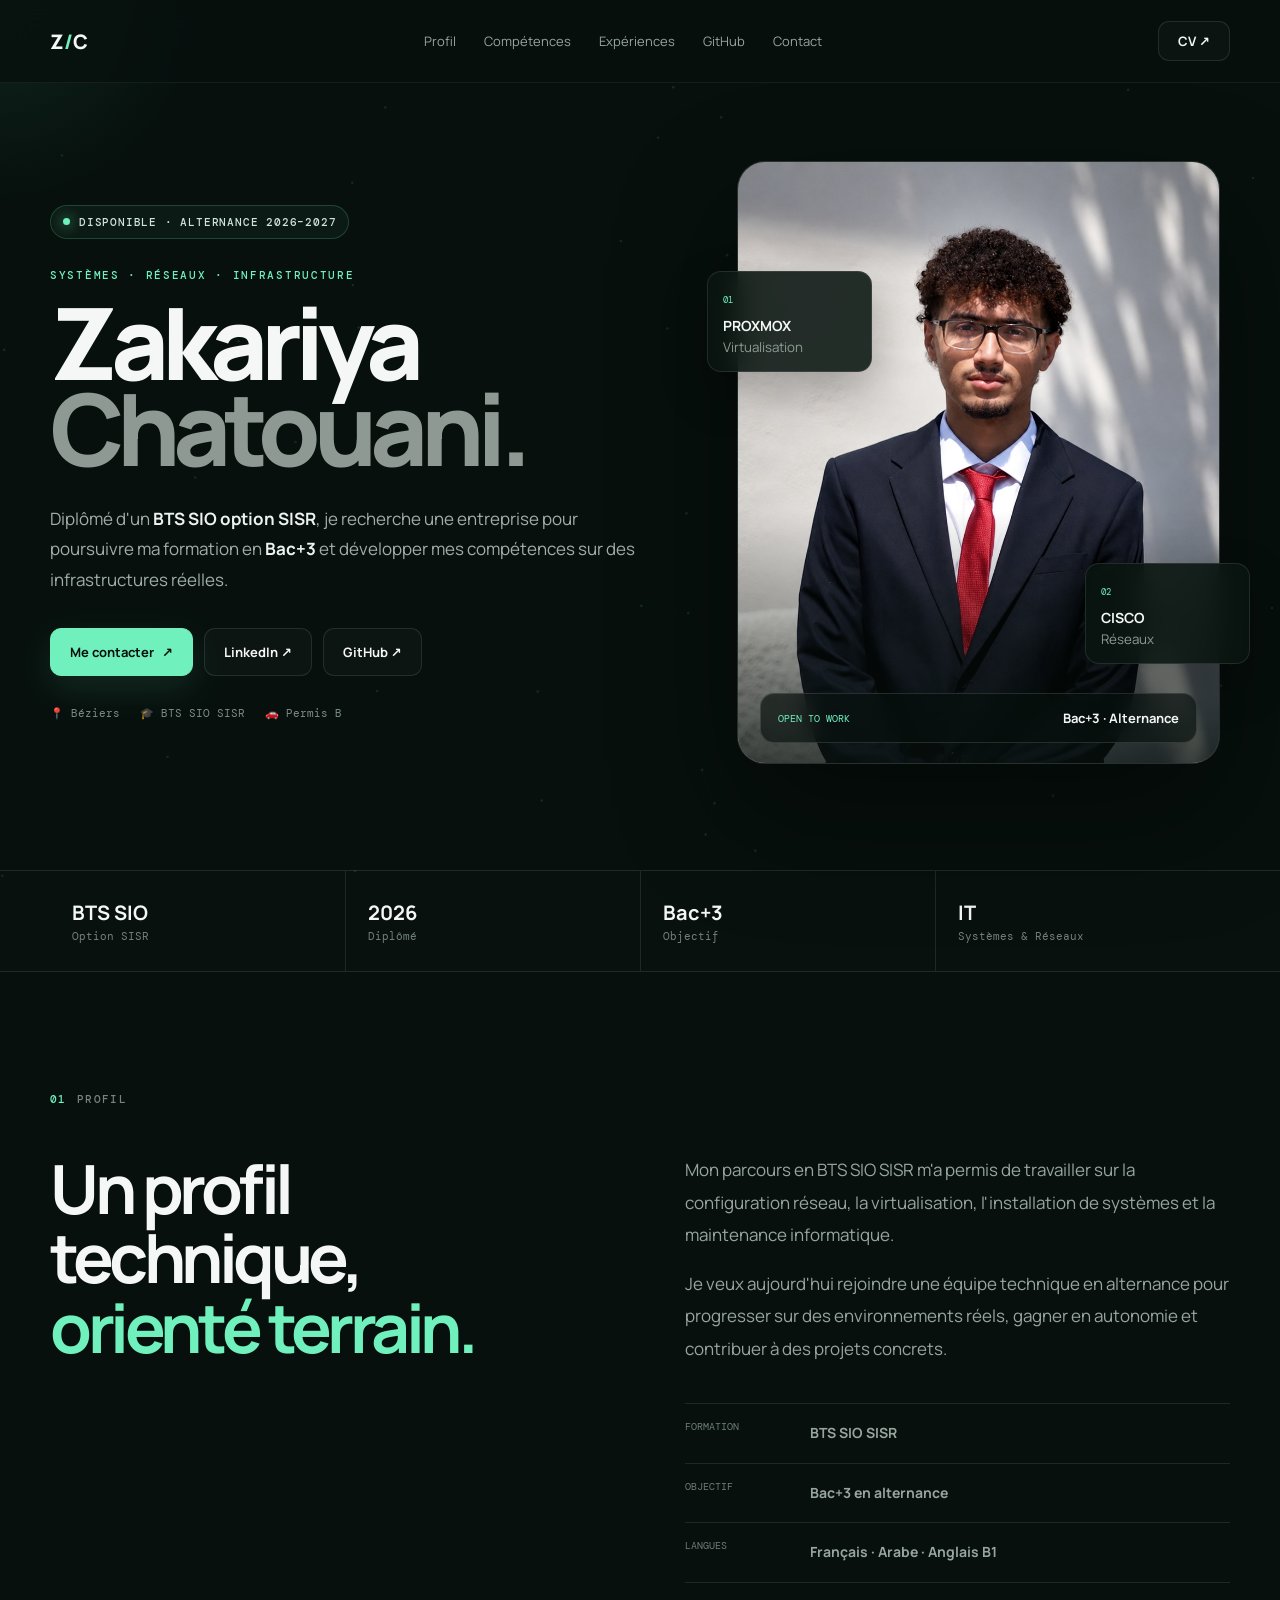
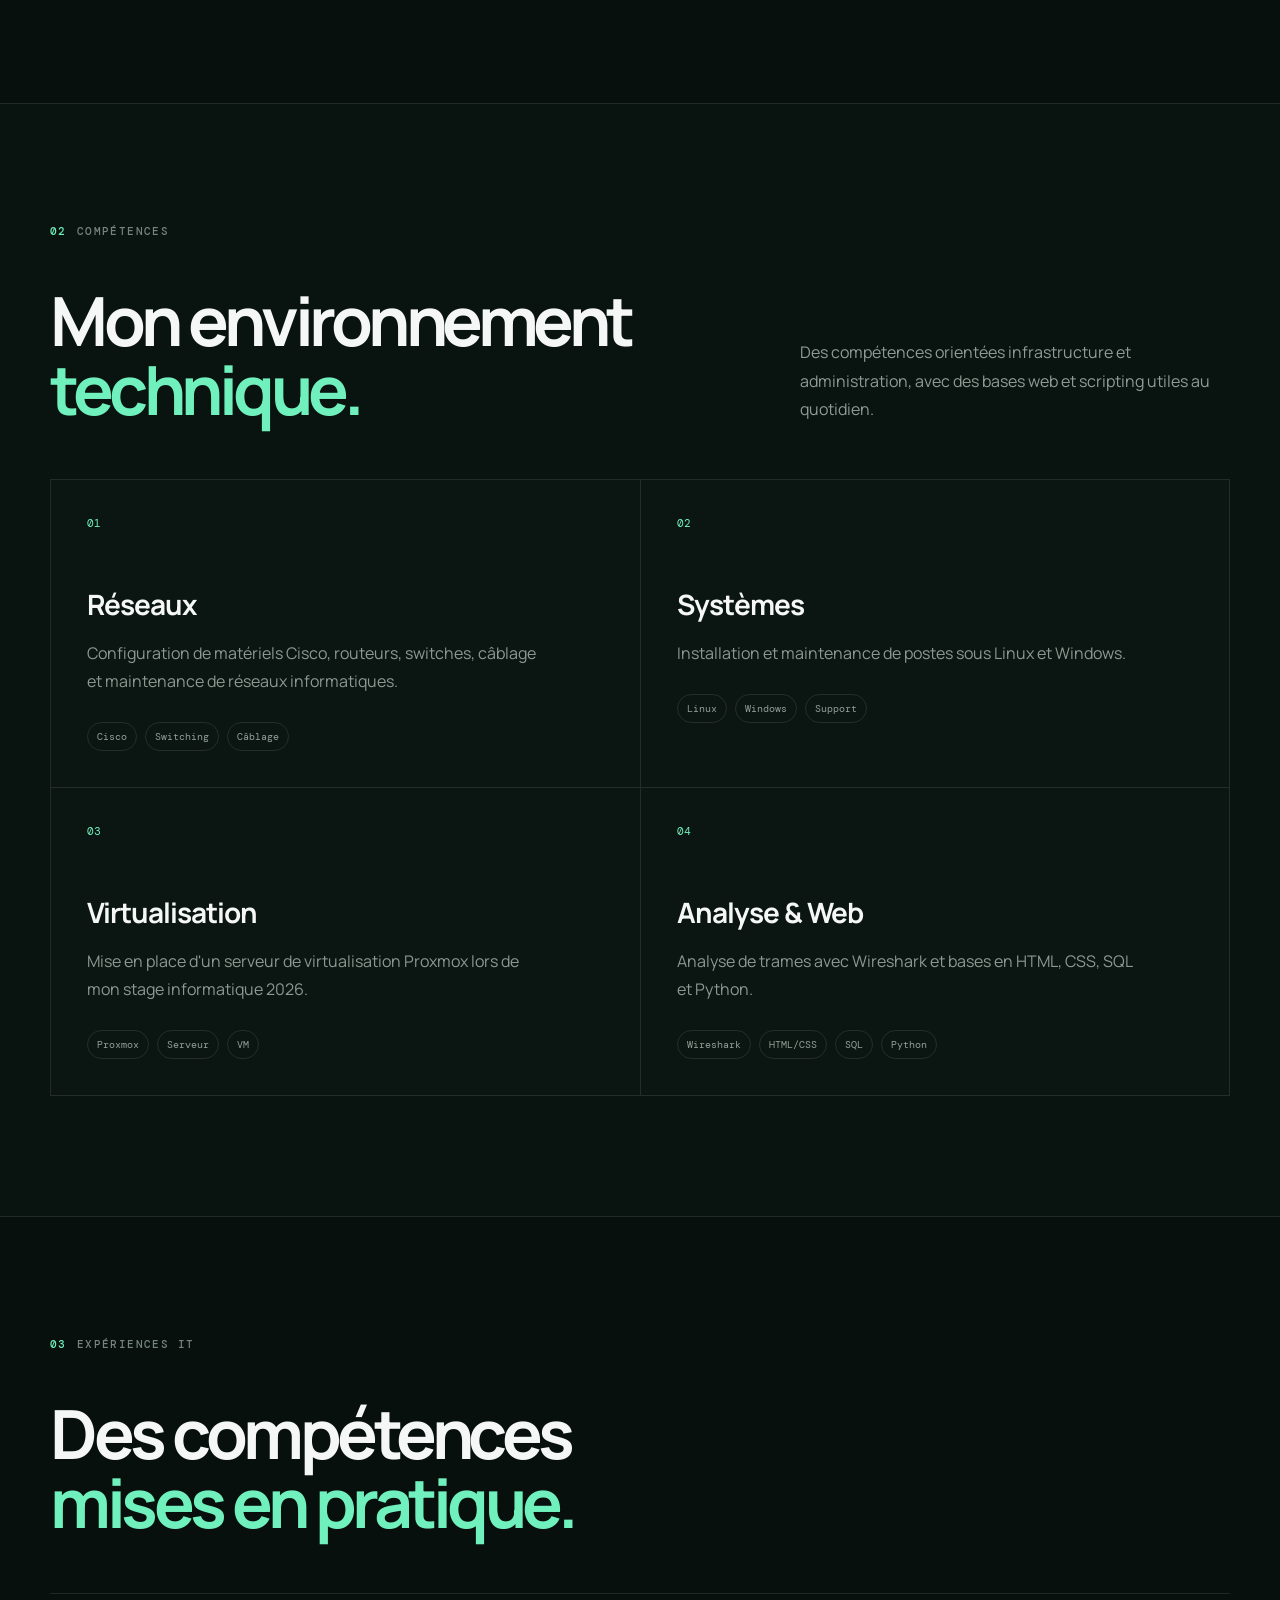
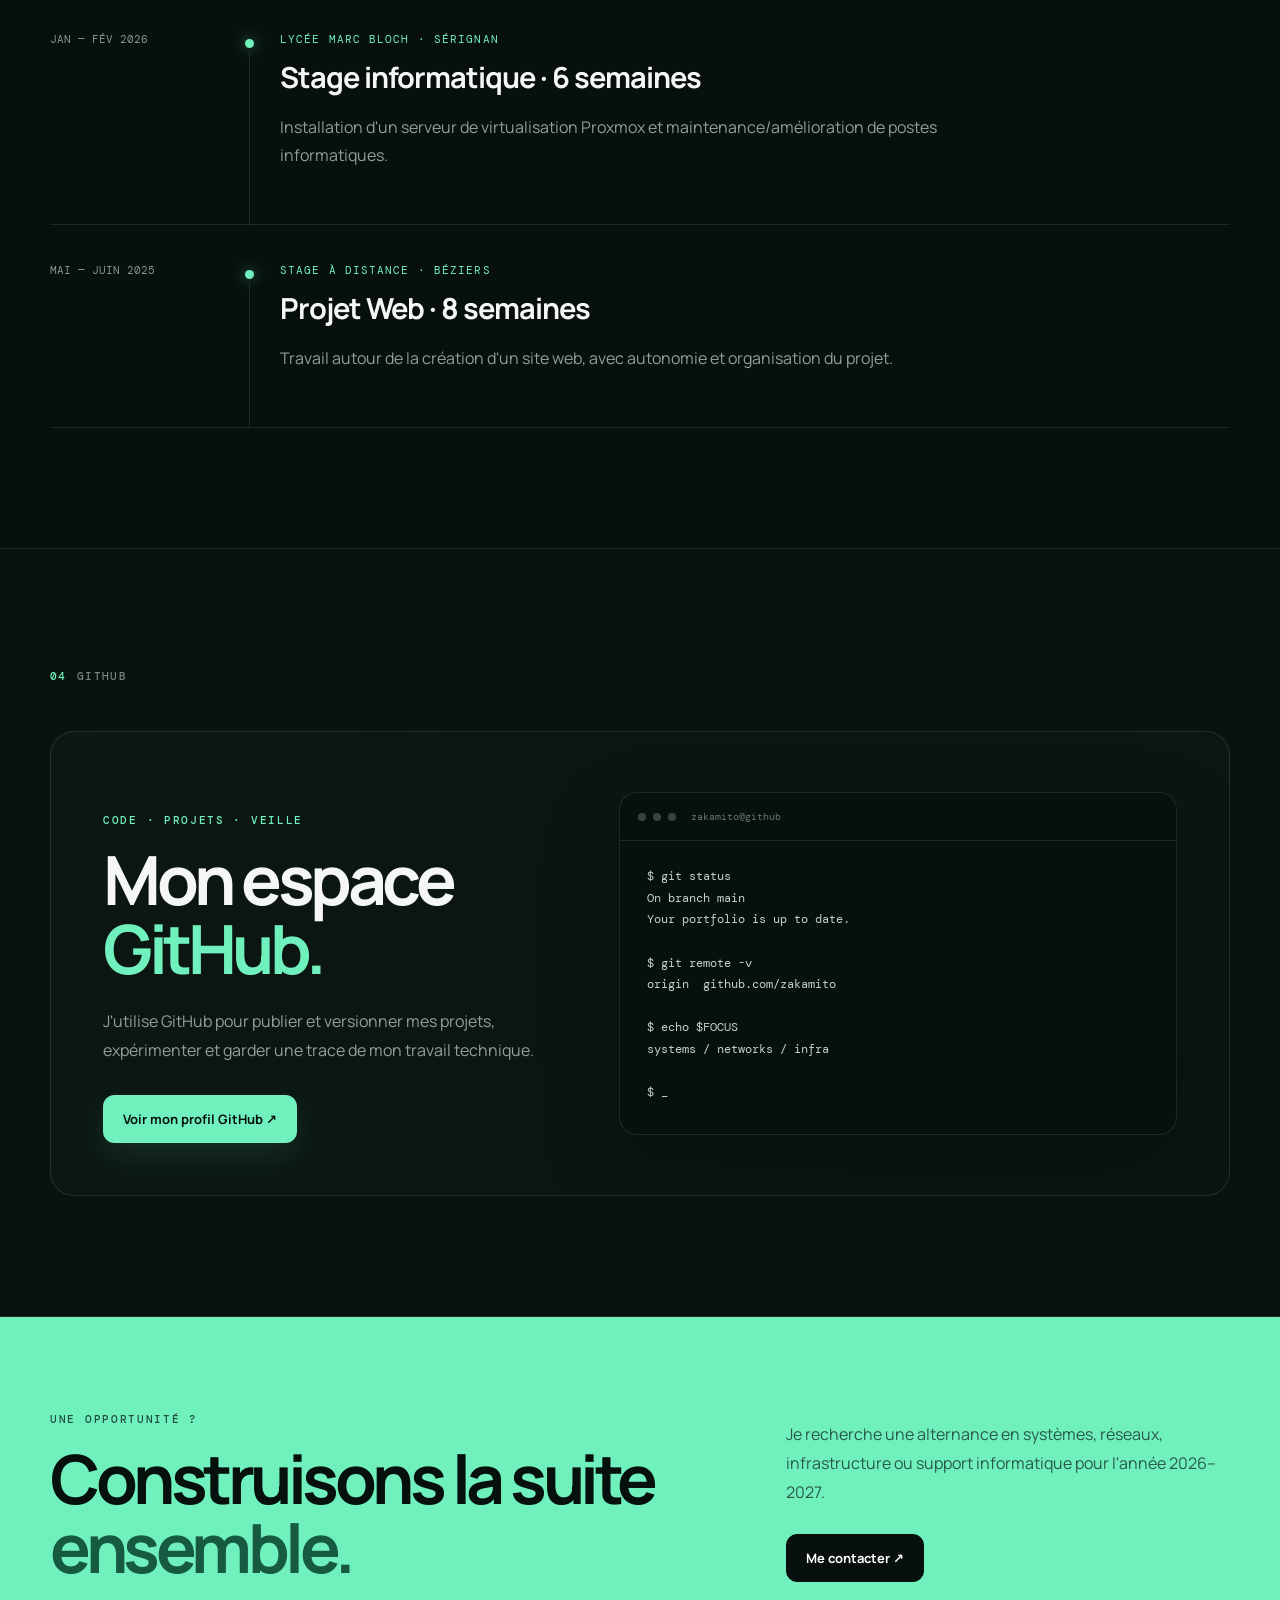
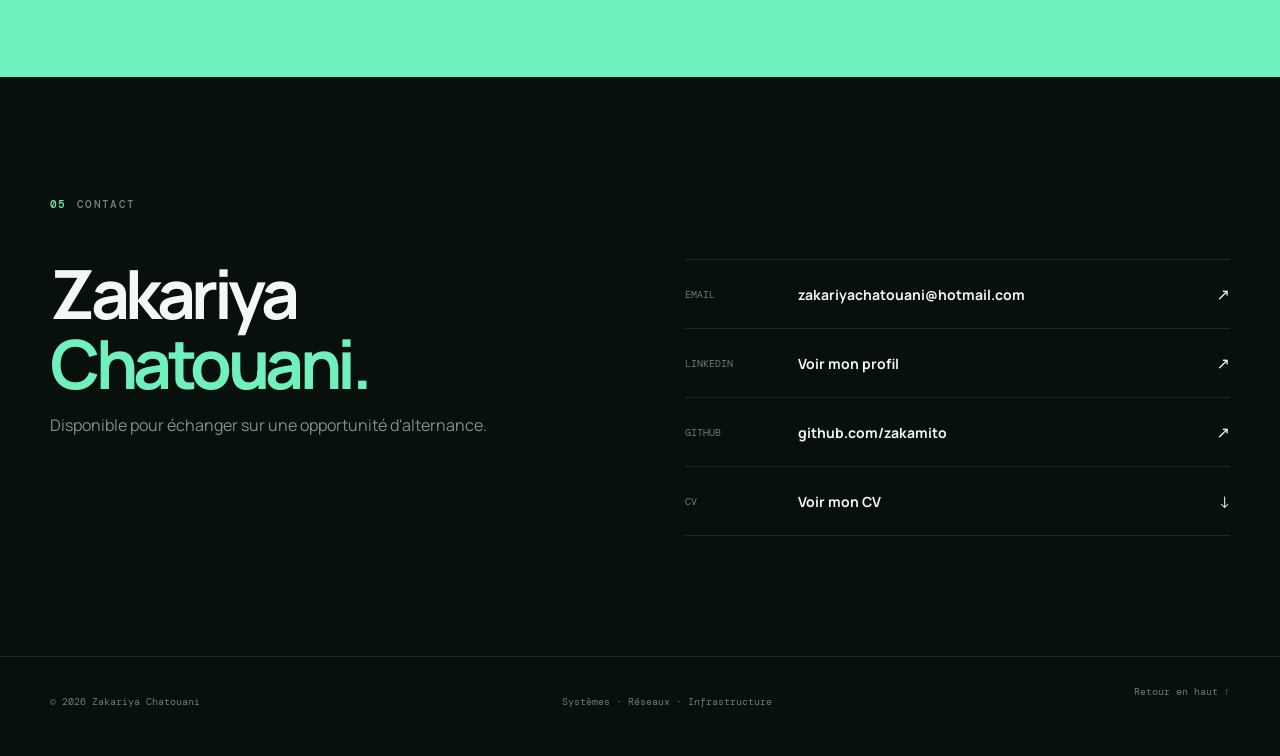
==== commit 40f22d11: "Portfolio V3 avec photo GitHub et SEO" ====
--- a/index.html
+++ b/index.html
@@ -2,12 +2,13 @@
 <html lang="fr">
 <head>
   <meta charset="utf-8">
-  <meta name="viewport" content="width=device-width, initial-scale=1">
+  <meta name="viewport" content="width=device-width,initial-scale=1">
   <title>Zakariya Chatouani — Recherche d'alternance Informatique | Systèmes & Réseaux</title>
-  <meta name="description" content="Zakariya Chatouani, diplômé d'un BTS SIO option SISR, recherche une alternance en informatique pour poursuivre en Bac+3. Systèmes, réseaux, Proxmox, Cisco, Linux, Windows et Wireshark.">
+  <meta name="description" content="Zakariya Chatouani, diplômé d'un BTS SIO option SISR, recherche une alternance en informatique pour poursuivre en Bac+3. Systèmes, réseaux, Cisco, Proxmox, Linux, Windows et Wireshark.">
   <meta name="author" content="Zakariya Chatouani">
   <meta name="robots" content="index,follow,max-image-preview:large,max-snippet:-1,max-video-preview:-1">
   <meta name="theme-color" content="#07100d">
+
   <link rel="canonical" href="https://zakamito.github.io/zakariya-chatouani/">
   <link rel="alternate" hreflang="fr" href="https://zakamito.github.io/zakariya-chatouani/">
   <link rel="icon" href="favicon.svg" type="image/svg+xml">
@@ -17,13 +18,16 @@
   <meta property="og:locale" content="fr_FR">
   <meta property="og:site_name" content="Zakariya Chatouani">
   <meta property="og:title" content="Zakariya Chatouani — Recherche d'alternance Informatique">
-  <meta property="og:description" content="BTS SIO SISR — Systèmes, Réseaux, Proxmox, Cisco, Linux, Windows et Wireshark.">
+  <meta property="og:description" content="BTS SIO SISR — Systèmes, Réseaux, Cisco, Proxmox, Linux, Windows et Wireshark.">
   <meta property="og:url" content="https://zakamito.github.io/zakariya-chatouani/">
-  <meta property="og:image" content="https://zakamito.github.io/zakariya-chatouani/og-image.png">
+  <meta property="og:image" content="https://zakamito.github.io/zakariya-chatouani/og-image.jpg">
+  <meta property="profile:first_name" content="Zakariya">
+  <meta property="profile:last_name" content="Chatouani">
+
   <meta name="twitter:card" content="summary_large_image">
   <meta name="twitter:title" content="Zakariya Chatouani — Alternance Informatique">
   <meta name="twitter:description" content="Diplômé BTS SIO SISR, à la recherche d'une alternance en systèmes et réseaux.">
-  <meta name="twitter:image" content="https://zakamito.github.io/zakariya-chatouani/og-image.png">
+  <meta name="twitter:image" content="https://zakamito.github.io/zakariya-chatouani/og-image.jpg">
 
   <script type="application/ld+json">
   {
@@ -31,23 +35,17 @@
     "@type":"Person",
     "@id":"https://zakamito.github.io/zakariya-chatouani/#zakariya-chatouani",
     "name":"Zakariya Chatouani",
+    "givenName":"Zakariya",
+    "familyName":"Chatouani",
     "url":"https://zakamito.github.io/zakariya-chatouani/",
-    "sameAs":["https://www.linkedin.com/in/zakariya-chatouani-8b5805296/"],
+    "image":"https://zakamito.github.io/zakariya-chatouani/zakariya-chatouani-square.jpg",
+    "sameAs":["https://www.linkedin.com/in/zakariya-chatouani-8b5805296/","https://github.com/zakamito"],
     "email":"mailto:zakariyachatouani@hotmail.com",
     "jobTitle":"Candidat en alternance — Systèmes et Réseaux",
     "description":"Diplômé d'un BTS SIO option SISR, à la recherche d'une alternance en informatique pour poursuivre en Bac+3.",
     "knowsAbout":[
-      "Administration systèmes",
-      "Réseaux informatiques",
-      "Cisco",
-      "Proxmox",
-      "Linux",
-      "Windows",
-      "Wireshark",
-      "HTML",
-      "CSS",
-      "SQL",
-      "Python"
+      "Administration systèmes","Réseaux informatiques","Cisco","Proxmox","Linux",
+      "Windows","Wireshark","HTML","CSS","SQL","Python"
     ]
   }
   </script>
@@ -60,101 +58,76 @@
 <body>
   <a class="skip" href="#main">Aller au contenu</a>
   <div class="bg-grid"></div>
+  <canvas id="network-bg" aria-hidden="true"></canvas>
   <div class="cursor-glow" aria-hidden="true"></div>
 
   <header class="site-header">
     <div class="wrap nav">
-      <a class="logo" href="#top" aria-label="Accueil Zakariya Chatouani">
-        <span>Z</span><span class="slash">/</span><span>C</span>
-      </a>
-      <nav aria-label="Navigation principale">
+      <a class="logo" href="#top" aria-label="Accueil Zakariya Chatouani">Z<span>/</span>C</a>
+      <nav aria-label="Navigation">
         <a href="#profil">Profil</a>
         <a href="#competences">Compétences</a>
         <a href="#experience">Expériences</a>
+        <a href="#github">GitHub</a>
         <a href="#contact">Contact</a>
       </nav>
-      <a class="btn btn-small btn-ghost" href="CV-Zakariya-Chatouani.pdf" target="_blank" rel="noopener">Voir mon CV ↗</a>
+      <a class="btn btn-small btn-ghost" href="CV-Zakariya-Chatouani.pdf" target="_blank" rel="noopener">CV ↗</a>
     </div>
   </header>
 
   <main id="main">
     <section id="top" class="hero wrap">
       <div class="hero-copy reveal">
-        <div class="status"><span></span> RECHERCHE D'ALTERNANCE · 2026–2027</div>
-        <p class="kicker">ADMINISTRATION SYSTÈMES · RÉSEAUX · INFRASTRUCTURE</p>
-        <h1>
-          Zakariya
-          <span>Chatouani</span>
-        </h1>
+        <div class="status"><span></span> DISPONIBLE · ALTERNANCE 2026–2027</div>
+        <p class="kicker">SYSTÈMES · RÉSEAUX · INFRASTRUCTURE</p>
+        <h1>Zakariya<br><span>Chatouani.</span></h1>
         <p class="intro">
           Diplômé d'un <strong>BTS SIO option SISR</strong>, je recherche une entreprise pour poursuivre ma formation en <strong>Bac+3</strong> et développer mes compétences sur des infrastructures réelles.
         </p>
         <div class="hero-actions">
-          <a class="btn btn-primary" href="mailto:zakariyachatouani@hotmail.com?subject=Opportunité%20d'alternance%20pour%20Zakariya%20Chatouani">Me contacter <span>↗</span></a>
-          <a class="btn btn-ghost" href="https://www.linkedin.com/in/zakariya-chatouani-8b5805296/" target="_blank" rel="noopener">LinkedIn <span>↗</span></a>
+          <a class="btn btn-primary" href="mailto:zakariyachatouani@hotmail.com?subject=Opportunité%20d'alternance%20-%20Zakariya%20Chatouani">Me contacter <span>↗</span></a>
+          <a class="btn btn-ghost" href="https://www.linkedin.com/in/zakariya-chatouani-8b5805296/" target="_blank" rel="noopener">LinkedIn ↗</a>
+          <a class="btn btn-ghost" href="https://github.com/zakamito" target="_blank" rel="noopener">GitHub ↗</a>
         </div>
         <div class="mini-meta">
-          <span>📍 Béziers</span>
-          <span>🎓 BTS SIO SISR</span>
-          <span>🚗 Permis B</span>
-        </div>
-      </div>
-
-      <div class="hero-visual reveal">
-        <div class="terminal-card">
-          <div class="terminal-top">
-            <div class="lights"><i></i><i></i><i></i></div>
-            <span>zakariya@portfolio:~</span>
-          </div>
-          <div class="terminal-body">
-            <p><span class="prompt">$</span> whoami</p>
-            <p class="value">Zakariya Chatouani</p>
-
-            <p><span class="prompt">$</span> cat objective.txt</p>
-            <p class="value accent">Alternance Bac+3 · IT / Systèmes / Réseaux</p>
-
-            <p><span class="prompt">$</span> stack --show</p>
-            <div class="chips">
-              <span>Cisco</span><span>Proxmox</span><span>Linux</span>
-              <span>Windows</span><span>Wireshark</span><span>Python</span>
-            </div>
-
-            <p><span class="prompt">$</span> availability</p>
-            <p class="value ok">● OPEN_TO_WORK</p>
-            <p class="caret-line">_<span class="caret"></span></p>
-          </div>
-        </div>
-        <div class="halo halo-one"></div>
-        <div class="halo halo-two"></div>
-      </div>
-    </section>
-
-    <section class="marquee" aria-label="Domaines de compétences">
-      <div>
-        <span>CISCO</span><b>✦</b><span>PROXMOX</span><b>✦</b><span>LINUX</span><b>✦</b>
-        <span>WINDOWS</span><b>✦</b><span>WIRESHARK</span><b>✦</b><span>RÉSEAUX</span><b>✦</b>
-        <span>CISCO</span><b>✦</b><span>PROXMOX</span><b>✦</b><span>LINUX</span><b>✦</b>
-        <span>WINDOWS</span><b>✦</b><span>WIRESHARK</span><b>✦</b><span>RÉSEAUX</span>
+          <span>📍 Béziers</span><span>🎓 BTS SIO SISR</span><span>🚗 Permis B</span>
+        </div>
+      </div>
+
+      <div class="portrait-side reveal">
+        <div class="portrait-frame">
+          <img src="zakariya-chatouani.jpg" alt="Portrait professionnel de Zakariya Chatouani" width="900" height="1100">
+          <div class="portrait-overlay"></div>
+          <div class="portrait-tag">
+            <span>OPEN TO WORK</span>
+            <strong>Bac+3 · Alternance</strong>
+          </div>
+        </div>
+        <div class="tech-card card-a"><span>01</span><b>PROXMOX</b><small>Virtualisation</small></div>
+        <div class="tech-card card-b"><span>02</span><b>CISCO</b><small>Réseaux</small></div>
+      </div>
+    </section>
+
+    <section class="trustbar">
+      <div class="wrap trustgrid">
+        <div><strong>BTS SIO</strong><span>Option SISR</span></div>
+        <div><strong>2026</strong><span>Diplômé</span></div>
+        <div><strong>Bac+3</strong><span>Objectif</span></div>
+        <div><strong>IT</strong><span>Systèmes & Réseaux</span></div>
       </div>
     </section>
 
     <section id="profil" class="section wrap">
       <div class="section-label reveal"><span>01</span> PROFIL</div>
       <div class="two-cols">
-        <div class="reveal">
-          <h2>Une base technique.<br><em>Une vraie envie d'évoluer.</em></h2>
-        </div>
+        <div class="reveal"><h2>Un profil technique,<br><em>orienté terrain.</em></h2></div>
         <div class="body-copy reveal">
-          <p>
-            Mon parcours en BTS SIO SISR m'a permis de développer des compétences en configuration réseau, virtualisation, systèmes d'exploitation et maintenance informatique.
-          </p>
-          <p>
-            Je souhaite désormais rejoindre une équipe technique en alternance afin de gagner en expérience, participer à des projets concrets et continuer à progresser dans l'administration des systèmes et réseaux.
-          </p>
-          <div class="facts">
-            <div><strong>BTS SIO</strong><span>Option SISR</span></div>
-            <div><strong>Bac+3</strong><span>Objectif 2026–2027</span></div>
-            <div><strong>B1</strong><span>Anglais</span></div>
+          <p>Mon parcours en BTS SIO SISR m'a permis de travailler sur la configuration réseau, la virtualisation, l'installation de systèmes et la maintenance informatique.</p>
+          <p>Je veux aujourd'hui rejoindre une équipe technique en alternance pour progresser sur des environnements réels, gagner en autonomie et contribuer à des projets concrets.</p>
+          <div class="quickfacts">
+            <div><span>Formation</span><strong>BTS SIO SISR</strong></div>
+            <div><span>Objectif</span><strong>Bac+3 en alternance</strong></div>
+            <div><span>Langues</span><strong>Français · Arabe · Anglais B1</strong></div>
           </div>
         </div>
       </div>
@@ -165,115 +138,80 @@
         <div class="section-label reveal"><span>02</span> COMPÉTENCES</div>
         <div class="section-head reveal">
           <h2>Mon environnement<br><em>technique.</em></h2>
-          <p>Des bases solides en systèmes, réseaux et infrastructure, complétées par des compétences web et scripting.</p>
-        </div>
-
+          <p>Des compétences orientées infrastructure et administration, avec des bases web et scripting utiles au quotidien.</p>
+        </div>
         <div class="skills-grid">
-          <article class="skill-card reveal">
-            <div class="skill-icon">↗</div>
-            <span class="index">01</span>
-            <h3>Réseaux</h3>
-            <p>Configuration de matériels Cisco, routeurs, switches, câblage et maintenance de réseaux informatiques.</p>
-            <div class="tags"><span>Cisco</span><span>Switching</span><span>Câblage</span></div>
-          </article>
-
-          <article class="skill-card reveal">
-            <div class="skill-icon">⌘</div>
-            <span class="index">02</span>
-            <h3>Systèmes</h3>
-            <p>Installation de systèmes d'exploitation et maintenance de postes sous Linux et Windows.</p>
-            <div class="tags"><span>Linux</span><span>Windows</span><span>Support</span></div>
-          </article>
-
-          <article class="skill-card reveal">
-            <div class="skill-icon">◇</div>
-            <span class="index">03</span>
-            <h3>Virtualisation</h3>
-            <p>Mise en place d'un serveur de virtualisation Proxmox dans le cadre d'une expérience professionnelle.</p>
-            <div class="tags"><span>Proxmox</span><span>Serveur</span><span>VM</span></div>
-          </article>
-
-          <article class="skill-card reveal">
-            <div class="skill-icon">⌁</div>
-            <span class="index">04</span>
-            <h3>Analyse & Web</h3>
-            <p>Analyse de trames avec Wireshark et bases en HTML, CSS, SQL et Python.</p>
-            <div class="tags"><span>Wireshark</span><span>HTML/CSS</span><span>Python</span></div>
-          </article>
+          <article class="skill-card reveal"><div class="num">01</div><h3>Réseaux</h3><p>Configuration de matériels Cisco, routeurs, switches, câblage et maintenance de réseaux informatiques.</p><div class="tags"><span>Cisco</span><span>Switching</span><span>Câblage</span></div></article>
+          <article class="skill-card reveal"><div class="num">02</div><h3>Systèmes</h3><p>Installation et maintenance de postes sous Linux et Windows.</p><div class="tags"><span>Linux</span><span>Windows</span><span>Support</span></div></article>
+          <article class="skill-card reveal"><div class="num">03</div><h3>Virtualisation</h3><p>Mise en place d'un serveur de virtualisation Proxmox lors de mon stage informatique 2026.</p><div class="tags"><span>Proxmox</span><span>Serveur</span><span>VM</span></div></article>
+          <article class="skill-card reveal"><div class="num">04</div><h3>Analyse & Web</h3><p>Analyse de trames avec Wireshark et bases en HTML, CSS, SQL et Python.</p><div class="tags"><span>Wireshark</span><span>HTML/CSS</span><span>SQL</span><span>Python</span></div></article>
         </div>
       </div>
     </section>
 
     <section id="experience" class="section wrap">
-      <div class="section-label reveal"><span>03</span> EXPÉRIENCES</div>
+      <div class="section-label reveal"><span>03</span> EXPÉRIENCES IT</div>
       <div class="section-head reveal">
-        <h2>Apprendre en faisant.<br><em>Progresser sur le terrain.</em></h2>
-      </div>
-
+        <h2>Des compétences<br><em>mises en pratique.</em></h2>
+      </div>
       <div class="timeline">
         <article class="xp reveal">
           <div class="xp-date">JAN — FÉV 2026</div>
-          <div class="xp-line"><span></span></div>
-          <div class="xp-content">
-            <p class="xp-company">LYCÉE MARC BLOCH · SÉRIGNAN</p>
-            <h3>Stage informatique · 6 semaines</h3>
-            <ul>
-              <li>Installation d'un serveur de virtualisation Proxmox.</li>
-              <li>Maintenance et amélioration de postes informatiques.</li>
-            </ul>
-          </div>
+          <div class="xp-dot"></div>
+          <div class="xp-content"><p class="xp-company">LYCÉE MARC BLOCH · SÉRIGNAN</p><h3>Stage informatique · 6 semaines</h3><p>Installation d'un serveur de virtualisation Proxmox et maintenance/amélioration de postes informatiques.</p></div>
         </article>
-
         <article class="xp reveal">
           <div class="xp-date">MAI — JUIN 2025</div>
-          <div class="xp-line"><span></span></div>
-          <div class="xp-content">
-            <p class="xp-company">STAGE À DISTANCE · BÉZIERS</p>
-            <h3>Projet Web · 8 semaines</h3>
-            <ul>
-              <li>Travail autour de la création d'un site web.</li>
-              <li>Autonomie, organisation et respect des instructions du projet.</li>
-            </ul>
-          </div>
+          <div class="xp-dot"></div>
+          <div class="xp-content"><p class="xp-company">STAGE À DISTANCE · BÉZIERS</p><h3>Projet Web · 8 semaines</h3><p>Travail autour de la création d'un site web, avec autonomie et organisation du projet.</p></div>
         </article>
+      </div>
+    </section>
+
+    <section id="github" class="section github-section">
+      <div class="wrap">
+        <div class="section-label reveal"><span>04</span> GITHUB</div>
+        <div class="github-card reveal">
+          <div class="github-copy">
+            <p class="kicker">CODE · PROJETS · VEILLE</p>
+            <h2>Mon espace<br><em>GitHub.</em></h2>
+            <p>J'utilise GitHub pour publier et versionner mes projets, expérimenter et garder une trace de mon travail technique.</p>
+            <a class="btn btn-primary" href="https://github.com/zakamito" target="_blank" rel="noopener">Voir mon profil GitHub ↗</a>
+          </div>
+          <div class="github-terminal">
+            <div class="terminal-head"><span></span><span></span><span></span><b>zakamito@github</b></div>
+            <pre><code>$ git status
+On branch main
+Your portfolio is up to date.
+
+$ git remote -v
+origin  github.com/zakamito
+
+$ echo $FOCUS
+systems / networks / infra
+
+$ _</code></pre>
+          </div>
+        </div>
       </div>
     </section>
 
     <section class="cta-section">
       <div class="wrap cta reveal">
-        <div>
-          <p class="kicker">DISPONIBLE POUR UNE ALTERNANCE</p>
-          <h2>Vous recherchez un profil<br><em>motivé et technique ?</em></h2>
-        </div>
-        <div class="cta-right">
-          <p>Je suis disponible pour échanger sur une opportunité en systèmes, réseaux, infrastructure ou support informatique.</p>
-          <a class="btn btn-primary" href="mailto:zakariyachatouani@hotmail.com?subject=Opportunité%20d'alternance%20pour%20Zakariya%20Chatouani">Échangeons <span>↗</span></a>
-        </div>
+        <div><p class="kicker">UNE OPPORTUNITÉ ?</p><h2>Construisons la suite<br><em>ensemble.</em></h2></div>
+        <div class="cta-right"><p>Je recherche une alternance en systèmes, réseaux, infrastructure ou support informatique pour l'année 2026–2027.</p><a class="btn btn-dark" href="mailto:zakariyachatouani@hotmail.com?subject=Opportunité%20d'alternance%20-%20Zakariya%20Chatouani">Me contacter ↗</a></div>
       </div>
     </section>
 
     <section id="contact" class="contact wrap">
-      <div class="section-label reveal"><span>04</span> CONTACT</div>
+      <div class="section-label reveal"><span>05</span> CONTACT</div>
       <div class="contact-grid">
-        <div class="reveal">
-          <h2>Zakariya<br><em>Chatouani.</em></h2>
-        </div>
+        <div class="reveal"><h2>Zakariya<br><em>Chatouani.</em></h2><p>Disponible pour échanger sur une opportunité d'alternance.</p></div>
         <div class="contact-links reveal">
-          <a href="mailto:zakariyachatouani@hotmail.com">
-            <span>Email</span>
-            <strong>zakariyachatouani@hotmail.com</strong>
-            <b>↗</b>
-          </a>
-          <a href="https://www.linkedin.com/in/zakariya-chatouani-8b5805296/" target="_blank" rel="noopener">
-            <span>LinkedIn</span>
-            <strong>Voir mon profil</strong>
-            <b>↗</b>
-          </a>
-          <a href="CV-Zakariya-Chatouani.pdf" target="_blank" rel="noopener">
-            <span>CV</span>
-            <strong>Télécharger mon CV</strong>
-            <b>↓</b>
-          </a>
+          <a href="mailto:zakariyachatouani@hotmail.com"><span>Email</span><strong>zakariyachatouani@hotmail.com</strong><b>↗</b></a>
+          <a href="https://www.linkedin.com/in/zakariya-chatouani-8b5805296/" target="_blank" rel="noopener"><span>LinkedIn</span><strong>Voir mon profil</strong><b>↗</b></a>
+          <a href="https://github.com/zakamito" target="_blank" rel="noopener"><span>GitHub</span><strong>github.com/zakamito</strong><b>↗</b></a>
+          <a href="CV-Zakariya-Chatouani.pdf" target="_blank" rel="noopener"><span>CV</span><strong>Voir mon CV</strong><b>↓</b></a>
         </div>
       </div>
     </section>
@@ -289,4 +227,4 @@
 
   <script src="script.js"></script>
 </body>
-</html>
+</html>
--- a/style.css
+++ b/style.css
@@ -1,230 +1,18 @@
 
-:root{
-  --bg:#07100d;
-  --bg2:#0b1512;
-  --panel:#0f1d18;
-  --panel2:#101a17;
-  --text:#f4f7f5;
-  --muted:#9aa8a2;
-  --line:rgba(255,255,255,.10);
-  --accent:#70f0bd;
-  --accent2:#b7ffd9;
-  --mono:"DM Mono",monospace;
-  --sans:"Manrope",system-ui,sans-serif;
-}
-*{box-sizing:border-box}
-html{scroll-behavior:smooth}
-body{
-  margin:0;
-  color:var(--text);
-  background:var(--bg);
-  font-family:var(--sans);
-  overflow-x:hidden;
-}
-body::before{
-  content:"";
-  position:fixed; inset:0;
-  pointer-events:none;
-  background:
-    radial-gradient(circle at 10% 15%, rgba(112,240,189,.08), transparent 24%),
-    radial-gradient(circle at 88% 20%, rgba(112,240,189,.08), transparent 20%),
-    linear-gradient(180deg, rgba(255,255,255,.01), transparent 40%);
-  z-index:-3;
-}
-.bg-grid{
-  position:fixed; inset:0;
-  z-index:-2; pointer-events:none; opacity:.22;
-  background-image:
-    linear-gradient(rgba(255,255,255,.035) 1px, transparent 1px),
-    linear-gradient(90deg, rgba(255,255,255,.035) 1px, transparent 1px);
-  background-size:54px 54px;
-  mask-image:linear-gradient(to bottom, black, transparent 70%);
-}
-.cursor-glow{
-  position:fixed;width:420px;height:420px;border-radius:50%;
-  pointer-events:none;z-index:-1;
-  background:radial-gradient(circle,rgba(112,240,189,.10),transparent 67%);
-  transform:translate(-50%,-50%);
-}
-::selection{background:var(--accent);color:#06110d}
-a{color:inherit}
-.wrap{width:min(1180px,calc(100% - 48px));margin:auto}
-.skip{position:absolute;left:-9999px}
-.skip:focus{left:20px;top:20px;z-index:999;background:var(--accent);color:#07100d;padding:10px 14px;border-radius:8px}
-.site-header{
-  position:sticky;top:0;z-index:50;
-  background:rgba(7,16,13,.74);
-  backdrop-filter:blur(18px);
-  border-bottom:1px solid rgba(255,255,255,.06);
-}
-.nav{height:82px;display:flex;align-items:center;justify-content:space-between}
-.logo{text-decoration:none;font-weight:800;font-size:20px;letter-spacing:-1px}
-.logo .slash{color:var(--accent);margin:0 3px}
-.nav nav{display:flex;gap:30px}
-.nav nav a{text-decoration:none;color:var(--muted);font-size:13px;transition:.2s}
-.nav nav a:hover{color:var(--text)}
-.btn{
-  display:inline-flex;align-items:center;justify-content:center;gap:8px;
-  min-height:48px;padding:0 19px;border-radius:11px;
-  text-decoration:none;font-size:13px;font-weight:700;
-  border:1px solid var(--line);transition:.22s ease;
-}
-.btn:hover{transform:translateY(-2px)}
-.btn-primary{background:var(--accent);color:#06110d;border-color:var(--accent);box-shadow:0 8px 30px rgba(112,240,189,.14)}
-.btn-primary:hover{background:var(--accent2)}
-.btn-ghost{background:rgba(255,255,255,.025)}
-.btn-ghost:hover{background:rgba(255,255,255,.06);border-color:rgba(255,255,255,.18)}
-.btn-small{min-height:40px;padding:0 15px}
-.hero{
-  min-height:760px;
-  display:grid;grid-template-columns:1.07fr .93fr;gap:70px;align-items:center;
-  padding-top:65px;padding-bottom:85px;
-}
-.status{
-  display:inline-flex;align-items:center;gap:9px;
-  font:500 11px var(--mono);letter-spacing:.9px;
-  padding:9px 12px;border:1px solid rgba(112,240,189,.20);
-  border-radius:999px;color:#cbe7dc;background:rgba(112,240,189,.05);
-}
-.status span{width:7px;height:7px;border-radius:50%;background:var(--accent);box-shadow:0 0 16px var(--accent)}
-.kicker{font:500 11px var(--mono);letter-spacing:1.7px;color:var(--accent);margin:30px 0 18px}
-.hero h1{
-  margin:0; font-size:clamp(68px,8vw,114px);
-  line-height:.86;letter-spacing:-7px;font-weight:800;
-}
-.hero h1 span{display:block;color:#8f9a96}
-.intro{
-  max-width:720px;margin:34px 0 0;color:#a6b2ad;
-  font-size:17px;line-height:1.8;
-}
-.intro strong{color:#e8eeeb}
-.hero-actions{display:flex;gap:12px;margin-top:34px;flex-wrap:wrap}
-.mini-meta{display:flex;gap:22px;flex-wrap:wrap;margin-top:32px;color:#7f8d87;font:11px var(--mono)}
-.hero-visual{position:relative}
-.terminal-card{
-  position:relative;z-index:2;border:1px solid var(--line);
-  background:linear-gradient(180deg,rgba(16,28,24,.96),rgba(8,15,13,.96));
-  box-shadow:0 45px 110px rgba(0,0,0,.45);
-  border-radius:20px;overflow:hidden;transform:rotate(1.25deg);
-}
-.terminal-top{
-  display:flex;align-items:center;gap:18px;height:52px;padding:0 20px;
-  border-bottom:1px solid var(--line);font:11px var(--mono);color:#718078;
-}
-.lights{display:flex;gap:7px}.lights i{width:8px;height:8px;border-radius:50%;background:#39453f}
-.terminal-body{padding:27px 28px 30px;font:13px/1.7 var(--mono)}
-.terminal-body p{margin:0 0 4px}.prompt{color:var(--accent)}
-.terminal-body .value{color:#d2d9d6;margin:0 0 20px 16px}
-.terminal-body .accent{color:#abf8d7}.terminal-body .ok{color:var(--accent)}
-.chips{display:flex;gap:8px;flex-wrap:wrap;margin:8px 0 22px 16px}
-.chips span{border:1px solid var(--line);padding:5px 8px;border-radius:7px;color:#c5cec9;background:rgba(255,255,255,.025)}
-.caret-line{margin:4px 0 0!important;color:#6f7e77}.caret{display:inline-block;width:7px;height:14px;background:var(--accent);vertical-align:-2px;animation:blink 1s step-end infinite}
-@keyframes blink{50%{opacity:0}}
-.halo{position:absolute;border-radius:50%;filter:blur(100px);pointer-events:none}
-.halo-one{width:300px;height:300px;background:#1f9a70;right:-20px;top:30px;opacity:.22}
-.halo-two{width:180px;height:180px;background:#6a4cff;left:-40px;bottom:-10px;opacity:.09}
-.marquee{border-block:1px solid var(--line);overflow:hidden;background:#081310}
-.marquee>div{width:max-content;display:flex;gap:20px;align-items:center;padding:15px 0;animation:move 30s linear infinite;font:11px var(--mono);letter-spacing:1.2px;color:#8c9a94}
-.marquee b{color:var(--accent)}
-@keyframes move{to{transform:translateX(-50%)}}
-.section{padding:120px 0}
-.section-dark{background:#09130f;border-block:1px solid var(--line)}
-.section-label{display:flex;align-items:center;gap:10px;font:500 11px var(--mono);letter-spacing:1.4px;color:#77847f;margin-bottom:48px}
-.section-label span{color:var(--accent)}
-.two-cols{display:grid;grid-template-columns:1fr 1fr;gap:90px}
-h2{
-  margin:0;font-size:clamp(48px,5.3vw,76px);
-  line-height:1.02;letter-spacing:-4.5px;
-}
-h2 em{font-style:normal;color:var(--accent)}
-.body-copy{color:#9aa8a2;font-size:17px;line-height:1.9;padding-top:6px}
-.body-copy p:first-child{margin-top:0}
-.facts{display:grid;grid-template-columns:repeat(3,1fr);border-top:1px solid var(--line);margin-top:42px}
-.facts div{padding:25px 10px 0 0}
-.facts strong{display:block;font-size:20px;color:#eef4f1}
-.facts span{display:block;margin-top:4px;font:11px var(--mono);color:#75827c}
-.section-head{display:flex;justify-content:space-between;align-items:flex-end;gap:50px;margin-bottom:55px}
-.section-head>p{max-width:430px;color:#8e9b95;line-height:1.8;margin:0}
-.skills-grid{display:grid;grid-template-columns:1fr 1fr;border-top:1px solid var(--line);border-left:1px solid var(--line)}
-.skill-card{
-  position:relative;padding:36px;min-height:310px;
-  border-right:1px solid var(--line);border-bottom:1px solid var(--line);
-  transition:.25s;background:rgba(255,255,255,.008)
-}
-.skill-card:hover{background:rgba(112,240,189,.035)}
-.skill-icon{
-  position:absolute;right:30px;top:30px;width:42px;height:42px;border:1px solid var(--line);
-  display:grid;place-items:center;border-radius:12px;color:var(--accent);font-size:18px
-}
-.index{font:11px var(--mono);color:#6e7c76}
-.skill-card h3{font-size:28px;margin:52px 0 15px;letter-spacing:-1px}
-.skill-card p{color:#8d9a94;line-height:1.75;max-width:470px}
-.tags{display:flex;gap:8px;flex-wrap:wrap;margin-top:28px}
-.tags span{font:10px var(--mono);padding:7px 9px;border:1px solid var(--line);border-radius:999px;color:#95a29c}
-.timeline{border-top:1px solid var(--line)}
-.xp{display:grid;grid-template-columns:180px 40px 1fr;min-height:230px;padding:38px 0;border-bottom:1px solid var(--line)}
-.xp-date{font:11px var(--mono);color:#8b9892;padding-top:4px}
-.xp-line{position:relative}
-.xp-line::before{content:"";position:absolute;left:10px;top:0;bottom:-39px;width:1px;background:var(--line)}
-.xp-line span{position:absolute;left:6px;top:6px;width:9px;height:9px;border-radius:50%;background:var(--accent);box-shadow:0 0 12px rgba(112,240,189,.5)}
-.xp-company{font:11px var(--mono);letter-spacing:1.2px;color:var(--accent);margin:0 0 12px}
-.xp h3{font-size:29px;letter-spacing:-1px;margin:0 0 20px}
-.xp ul{padding-left:18px;color:#96a39d;line-height:1.85;margin:0}
-.cta-section{padding:100px 0;background:var(--accent);color:#06110d}
-.cta{display:grid;grid-template-columns:1.3fr .7fr;gap:70px;align-items:end}
-.cta .kicker{color:#214e3e;margin-top:0}
-.cta h2 em{color:#1a5c45}
-.cta-right p{line-height:1.8;color:#275744;margin:0 0 28px}
-.cta .btn-primary{background:#06110d;color:#e9fff6;border-color:#06110d}
-.cta .btn-primary:hover{background:#10231b}
-.contact{padding:120px 0}
-.contact-grid{display:grid;grid-template-columns:1fr 1fr;gap:90px}
-.contact-links{border-top:1px solid var(--line)}
-.contact-links a{
-  display:grid;grid-template-columns:100px 1fr auto;align-items:center;gap:18px;
-  text-decoration:none;padding:24px 0;border-bottom:1px solid var(--line);transition:.2s
-}
-.contact-links a:hover{padding-left:10px;color:var(--accent)}
-.contact-links span{font:10px var(--mono);color:#6e7b75;text-transform:uppercase}
-.contact-links strong{font-size:15px;font-weight:600}
-.contact-links b{font-weight:400}
-footer{border-top:1px solid var(--line);padding:28px 0 38px;color:#6f7c76}
-.footer-inner{display:flex;justify-content:space-between;gap:20px;font:10px var(--mono)}
-.footer-inner a{text-decoration:none}
-.reveal{opacity:0;transform:translateY(22px);transition:opacity .7s ease,transform .7s ease}
-.reveal.visible{opacity:1;transform:none}
-@media (prefers-reduced-motion:reduce){
-  *{scroll-behavior:auto!important;animation:none!important;transition:none!important}
-  .reveal{opacity:1;transform:none}
-}
-@media(max-width:900px){
-  .nav nav{display:none}
-  .hero{grid-template-columns:1fr;min-height:auto;padding-top:90px;gap:60px}
-  .hero h1{letter-spacing:-5px}
-  .terminal-card{transform:none}
-  .two-cols,.contact-grid,.cta{grid-template-columns:1fr;gap:42px}
-  .section-head{display:block}
-  .section-head>p{margin-top:25px}
-  .skills-grid{grid-template-columns:1fr}
-  .facts{grid-template-columns:1fr 1fr 1fr}
-}
-@media(max-width:620px){
-  .wrap{width:min(100% - 30px,1180px)}
-  .nav{height:70px}
-  .nav .btn{display:none}
-  .hero{padding-top:70px;padding-bottom:70px}
-  .hero h1{font-size:62px;letter-spacing:-4px}
-  .intro{font-size:15px}
-  .mini-meta{gap:12px}
-  .section{padding:85px 0}
-  h2{font-size:46px;letter-spacing:-3px}
-  .skills-grid{border-left:0}
-  .skill-card{padding:28px 0;border-right:0}
-  .skill-icon{right:0}
-  .xp{grid-template-columns:1fr;gap:14px}
-  .xp-line{display:none}
-  .facts{grid-template-columns:1fr}
-  .cta-section{padding:80px 0}
-  .contact-links a{grid-template-columns:75px 1fr auto}
-  .footer-inner{flex-direction:column}
-}
+:root{--bg:#07100d;--bg2:#0a1511;--panel:#0e1b16;--text:#f4f7f5;--muted:#98a59f;--line:rgba(255,255,255,.10);--accent:#70f0bd;--accent2:#c3ffe7;--sans:"Manrope",system-ui,sans-serif;--mono:"DM Mono",monospace}
+*{box-sizing:border-box}html{scroll-behavior:smooth}body{margin:0;background:var(--bg);color:var(--text);font-family:var(--sans);overflow-x:hidden}a{color:inherit}.wrap{width:min(1180px,calc(100% - 48px));margin:auto}.skip{position:absolute;left:-9999px}.skip:focus{left:20px;top:20px;z-index:999;background:var(--accent);color:#07100d;padding:10px 14px;border-radius:8px}.bg-grid{position:fixed;inset:0;z-index:-3;pointer-events:none;opacity:.23;background-image:linear-gradient(rgba(255,255,255,.035) 1px,transparent 1px),linear-gradient(90deg,rgba(255,255,255,.035) 1px,transparent 1px);background-size:56px 56px;mask-image:linear-gradient(to bottom,black,transparent 78%)}#network-bg{position:fixed;inset:0;z-index:-2;width:100%;height:100%;opacity:.36;pointer-events:none}.cursor-glow{position:fixed;width:440px;height:440px;border-radius:50%;pointer-events:none;z-index:-1;background:radial-gradient(circle,rgba(112,240,189,.09),transparent 67%);transform:translate(-50%,-50%)}::selection{background:var(--accent);color:#06110d}
+.site-header{position:sticky;top:0;z-index:40;background:rgba(7,16,13,.78);backdrop-filter:blur(18px);border-bottom:1px solid rgba(255,255,255,.06)}.nav{height:82px;display:flex;align-items:center;justify-content:space-between}.logo{text-decoration:none;font-weight:800;font-size:20px}.logo span{color:var(--accent)}.nav nav{display:flex;gap:28px}.nav nav a{text-decoration:none;color:var(--muted);font-size:13px}.nav nav a:hover{color:var(--text)}
+.btn{display:inline-flex;align-items:center;justify-content:center;gap:8px;min-height:48px;padding:0 19px;border-radius:11px;text-decoration:none;font-size:13px;font-weight:700;border:1px solid var(--line);transition:.2s}.btn:hover{transform:translateY(-2px)}.btn-primary{background:var(--accent);color:#06110d;border-color:var(--accent);box-shadow:0 12px 36px rgba(112,240,189,.12)}.btn-primary:hover{background:var(--accent2)}.btn-ghost{background:rgba(255,255,255,.025)}.btn-ghost:hover{background:rgba(255,255,255,.06)}.btn-small{min-height:40px}.btn-dark{background:#07100d;color:white;border-color:#07100d}
+.hero{min-height:780px;display:grid;grid-template-columns:1.06fr .94fr;gap:68px;align-items:center;padding:58px 0 86px}.status{display:inline-flex;gap:9px;align-items:center;padding:9px 12px;border:1px solid rgba(112,240,189,.2);border-radius:999px;background:rgba(112,240,189,.045);font:500 11px var(--mono);letter-spacing:.8px;color:#d0e4dc}.status span{width:7px;height:7px;border-radius:50%;background:var(--accent);box-shadow:0 0 14px var(--accent)}.kicker{font:500 11px var(--mono);letter-spacing:1.7px;color:var(--accent);margin:29px 0 18px}.hero h1{font-size:clamp(66px,7.8vw,110px);line-height:.86;letter-spacing:-7px;margin:0;font-weight:800}.hero h1 span{color:#8e9994}.intro{max-width:680px;margin:32px 0 0;color:#a1aea8;font-size:17px;line-height:1.8}.intro strong{color:#edf2ef}.hero-actions{display:flex;gap:11px;flex-wrap:wrap;margin-top:33px}.mini-meta{display:flex;gap:20px;flex-wrap:wrap;margin-top:30px;color:#7e8c86;font:11px var(--mono)}
+.portrait-side{position:relative;padding:20px 10px 20px 30px}.portrait-frame{position:relative;overflow:hidden;border-radius:28px;border:1px solid var(--line);background:#0e1915;box-shadow:0 50px 120px rgba(0,0,0,.45);aspect-ratio:4/5}.portrait-frame img{width:100%;height:100%;object-fit:cover;object-position:center 35%;display:block;filter:saturate(.94) contrast(1.02)}.portrait-overlay{position:absolute;inset:0;background:linear-gradient(to top,rgba(7,16,13,.78),transparent 42%)}.portrait-tag{position:absolute;left:22px;right:22px;bottom:20px;padding:15px 17px;border-radius:14px;border:1px solid rgba(255,255,255,.12);background:rgba(7,16,13,.65);backdrop-filter:blur(12px);display:flex;justify-content:space-between;align-items:center;gap:12px}.portrait-tag span{font:10px var(--mono);color:var(--accent)}.portrait-tag strong{font-size:13px}.tech-card{position:absolute;z-index:4;width:165px;padding:14px 15px;background:rgba(10,21,17,.88);backdrop-filter:blur(14px);border:1px solid var(--line);border-radius:14px;box-shadow:0 20px 45px rgba(0,0,0,.28)}.tech-card span{font:9px var(--mono);color:var(--accent)}.tech-card b{display:block;margin-top:8px;font-size:14px}.tech-card small{color:#8e9b95}.card-a{left:0;top:130px}.card-b{right:-20px;bottom:120px}
+.trustbar{border-block:1px solid var(--line);background:rgba(255,255,255,.008)}.trustgrid{display:grid;grid-template-columns:repeat(4,1fr)}.trustgrid div{padding:28px 22px;border-left:1px solid var(--line)}.trustgrid div:first-child{border-left:0}.trustgrid strong{display:block;font-size:20px}.trustgrid span{display:block;margin-top:3px;color:#75827c;font:11px var(--mono)}
+.section{padding:120px 0}.section-dark{background:#09130f;border-block:1px solid var(--line)}.section-label{display:flex;align-items:center;gap:10px;margin-bottom:48px;color:#77847e;font:500 11px var(--mono);letter-spacing:1.4px}.section-label span{color:var(--accent)}.two-cols{display:grid;grid-template-columns:1fr 1fr;gap:90px}h2{margin:0;font-size:clamp(48px,5.3vw,76px);line-height:1.02;letter-spacing:-4.5px}h2 em{font-style:normal;color:var(--accent)}.body-copy{color:#98a59f;font-size:17px;line-height:1.9}.body-copy p:first-child{margin-top:0}.quickfacts{margin-top:38px;border-top:1px solid var(--line)}.quickfacts div{display:grid;grid-template-columns:125px 1fr;padding:16px 0;border-bottom:1px solid var(--line)}.quickfacts span{font:10px var(--mono);color:#6f7d76;text-transform:uppercase}.quickfacts strong{font-size:14px}
+.section-head{display:flex;justify-content:space-between;align-items:flex-end;gap:50px;margin-bottom:55px}.section-head>p{max-width:430px;color:#8f9c96;line-height:1.8;margin:0}.skills-grid{display:grid;grid-template-columns:1fr 1fr;border-top:1px solid var(--line);border-left:1px solid var(--line)}.skill-card{position:relative;padding:36px;min-height:300px;border-right:1px solid var(--line);border-bottom:1px solid var(--line);background:rgba(255,255,255,.008);transition:.25s}.skill-card:hover{background:rgba(112,240,189,.035)}.num{font:11px var(--mono);color:var(--accent)}.skill-card h3{font-size:28px;margin:55px 0 14px;letter-spacing:-1px}.skill-card p{color:#8c9993;line-height:1.75;max-width:460px}.tags{display:flex;gap:8px;flex-wrap:wrap;margin-top:27px}.tags span{font:10px var(--mono);padding:7px 9px;border-radius:999px;border:1px solid var(--line);color:#93a09a}
+.timeline{border-top:1px solid var(--line)}.xp{display:grid;grid-template-columns:180px 34px 1fr;gap:8px;padding:38px 0;border-bottom:1px solid var(--line)}.xp-date{font:11px var(--mono);color:#87948e}.xp-dot{position:relative}.xp-dot::before{content:"";position:absolute;left:7px;top:7px;width:9px;height:9px;border-radius:50%;background:var(--accent);box-shadow:0 0 14px rgba(112,240,189,.55)}.xp-dot::after{content:"";position:absolute;left:11px;top:20px;bottom:-39px;width:1px;background:var(--line)}.xp-company{font:11px var(--mono);letter-spacing:1.1px;color:var(--accent);margin:0 0 11px}.xp h3{font-size:29px;letter-spacing:-1px;margin:0 0 14px}.xp-content>p:last-child{color:#919e98;line-height:1.8;max-width:720px}
+.github-section{background:#08120e;border-block:1px solid var(--line)}.github-card{display:grid;grid-template-columns:.9fr 1.1fr;gap:60px;align-items:center;border:1px solid var(--line);border-radius:24px;padding:52px;background:linear-gradient(135deg,rgba(255,255,255,.02),rgba(112,240,189,.025));overflow:hidden}.github-copy>p:not(.kicker){color:#93a09a;line-height:1.8;max-width:480px;margin:24px 0 30px}.github-terminal{border:1px solid var(--line);border-radius:18px;overflow:hidden;background:#07100d;box-shadow:0 30px 75px rgba(0,0,0,.3)}.terminal-head{height:48px;border-bottom:1px solid var(--line);display:flex;align-items:center;gap:7px;padding:0 18px}.terminal-head span{width:8px;height:8px;border-radius:50%;background:#36443e}.terminal-head b{margin-left:8px;color:#68756f;font:10px var(--mono)}.github-terminal pre{margin:0;padding:25px 27px 30px;white-space:pre-wrap;color:#c5d0cb;font:12px/1.8 var(--mono)}.github-terminal code{font-family:inherit}
+.cta-section{padding:95px 0;background:var(--accent);color:#06110d}.cta{display:grid;grid-template-columns:1.2fr .8fr;gap:70px;align-items:end}.cta .kicker{color:#20503e;margin-top:0}.cta h2 em{color:#175a42}.cta-right p{color:#285a46;line-height:1.8;margin:0 0 28px}
+.contact{padding:120px 0}.contact-grid{display:grid;grid-template-columns:1fr 1fr;gap:90px}.contact-grid>div:first-child>p{color:#83908a}.contact-links{border-top:1px solid var(--line)}.contact-links a{display:grid;grid-template-columns:95px 1fr auto;align-items:center;gap:18px;padding:23px 0;border-bottom:1px solid var(--line);text-decoration:none;transition:.2s}.contact-links a:hover{padding-left:10px;color:var(--accent)}.contact-links span{font:10px var(--mono);color:#6d7a74;text-transform:uppercase}.contact-links strong{font-size:14px}.contact-links b{font-weight:400}
+footer{border-top:1px solid var(--line);padding:28px 0 38px;color:#6e7b75}.footer-inner{display:flex;justify-content:space-between;gap:20px;font:10px var(--mono)}.footer-inner a{text-decoration:none}.reveal{opacity:0;transform:translateY(22px);transition:opacity .72s ease,transform .72s ease}.reveal.visible{opacity:1;transform:none}
+@media(prefers-reduced-motion:reduce){*{scroll-behavior:auto!important;animation:none!important;transition:none!important}.reveal{opacity:1;transform:none}}
+@media(max-width:900px){.nav nav{display:none}.hero{grid-template-columns:1fr;min-height:auto;padding-top:85px}.portrait-side{max-width:620px;margin:auto;width:100%}.two-cols,.contact-grid,.cta,.github-card{grid-template-columns:1fr}.skills-grid{grid-template-columns:1fr}.section-head{display:block}.section-head>p{margin-top:24px}.trustgrid{grid-template-columns:1fr 1fr}.card-a{left:0}.card-b{right:0}}
+@media(max-width:620px){.wrap{width:min(100% - 30px,1180px)}.nav{height:70px}.nav .btn{display:none}.hero{padding:70px 0}.hero h1{font-size:62px;letter-spacing:-4px}.intro{font-size:15px}.portrait-side{padding:0}.tech-card{display:none}.portrait-tag{left:12px;right:12px;bottom:12px}.trustgrid div{padding:22px 12px}.section{padding:84px 0}h2{font-size:46px;letter-spacing:-3px}.skills-grid{border-left:0}.skill-card{padding:28px 0;border-right:0}.xp{grid-template-columns:1fr;gap:10px}.xp-dot{display:none}.github-card{padding:28px}.quickfacts div{grid-template-columns:1fr;gap:6px}.footer-inner{flex-direction:column}}
